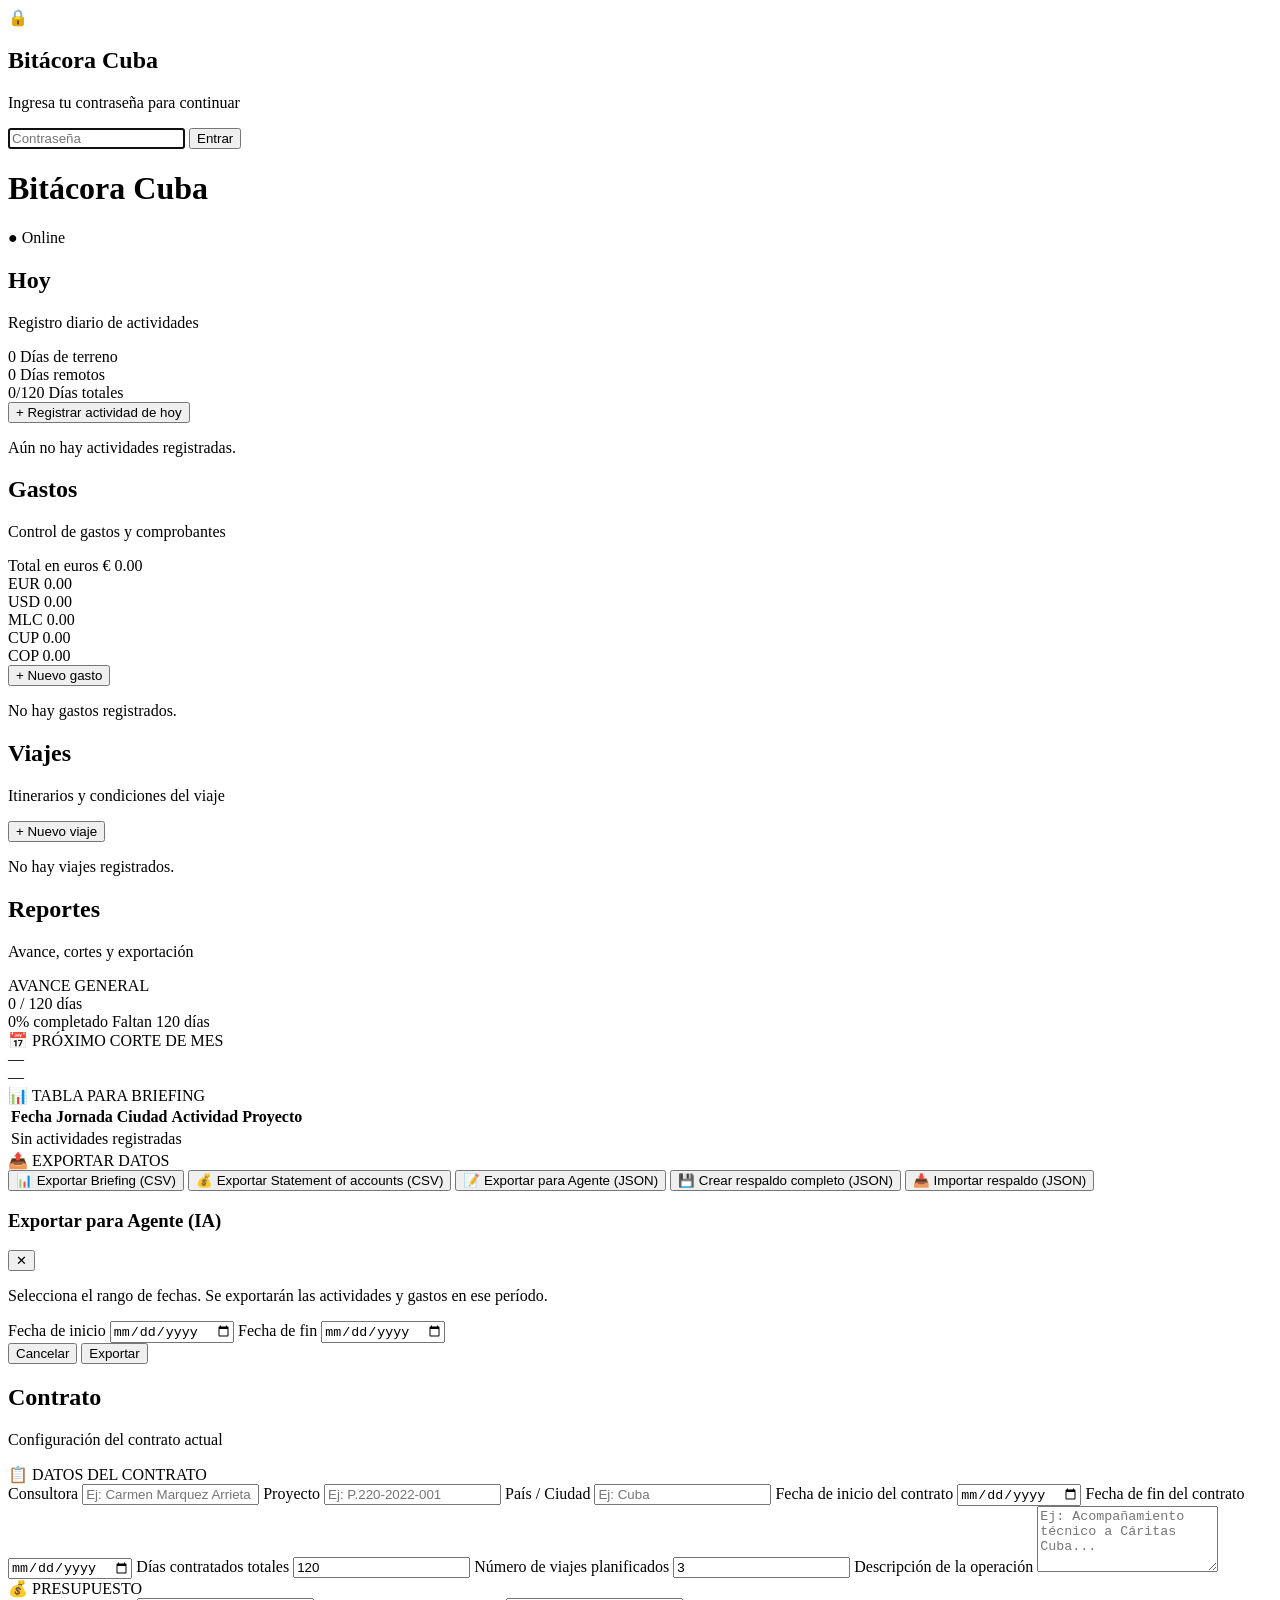
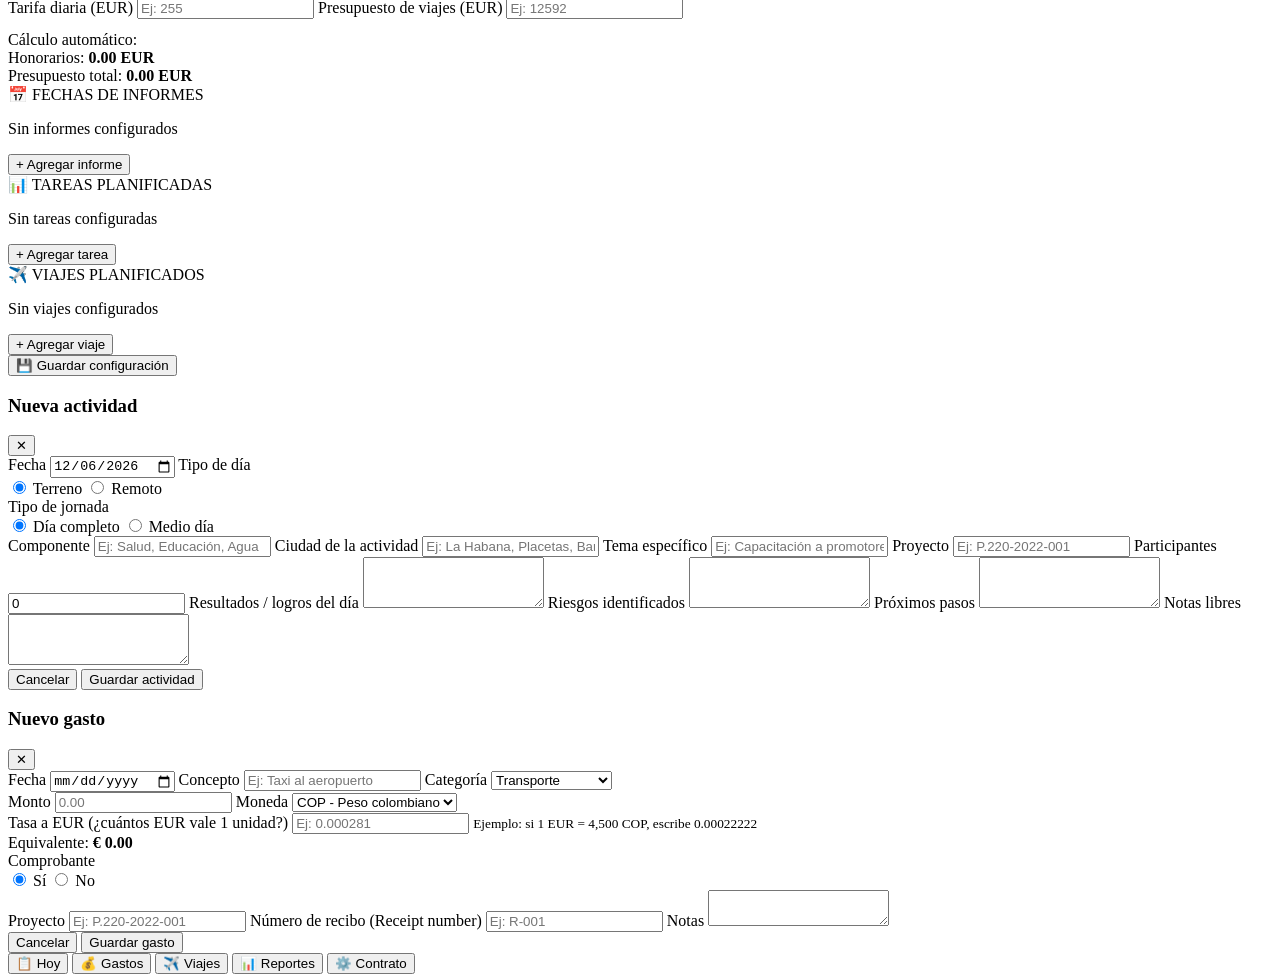
==== index.html @ 6b792357 "Add files via upload" ====
<!DOCTYPE html>
<html lang="es">

<head>
    <meta charset="UTF-8">
    <meta name="viewport" content="width=device-width, initial-scale=1.0">
    <meta name="theme-color" content="#1e40af">
    <link rel="manifest" href="manifest.json">
    <title>Bitácora Cuba Offline</title>
    <link rel="stylesheet" href="styles.css">
</head>

<body>
    <!-- PANTALLA DE CONTRASEÑA -->
    <div id="pantallaLogin" class="login-overlay">
        <div class="login-contenedor">
            <div class="login-icono">🔒</div>
            <h2>Bitácora Cuba</h2>
            <p class="login-subtitulo">Ingresa tu contraseña para continuar</p>
            <input type="password" id="inputPassword" placeholder="Contraseña" autocomplete="off">
            <button class="boton-principal" id="btnLogin">Entrar</button>
            <p class="login-error" id="loginError"></p>
        </div>
    </div>

    <header class="app-header">
        <h1>Bitácora Cuba</h1>
        <span class="badge-offline" id="estadoRed">● Offline</span>
    </header>

    <main class="app-main">
        <!-- SECCIÓN HOY -->
        <section id="seccion-hoy" class="seccion activa">
            <h2>Hoy</h2>
            <p class="subtitulo">Registro diario de actividades</p>

            <div class="tarjeta-resumen">
                <div class="resumen-item">
                    <span class="resumen-numero" id="contadorTerreno">0</span>
                    <span class="resumen-etiqueta">Días de terreno</span>
                </div>
                <div class="resumen-item">
                    <span class="resumen-numero" id="contadorRemoto">0</span>
                    <span class="resumen-etiqueta">Días remotos</span>
                </div>
                <div class="resumen-item">
                    <span class="resumen-numero" id="contadorTotal">0/120</span>
                    <span class="resumen-etiqueta">Días totales</span>
                </div>
            </div>

            <button class="boton-principal" id="btnNuevaActividad">+ Registrar actividad de hoy</button>

            <div id="listaActividades" class="lista-vacia">
                <p>Aún no hay actividades registradas.</p>
            </div>
        </section>

        <!-- SECCIÓN GASTOS -->
        <section id="seccion-gastos" class="seccion">
            <h2>Gastos</h2>
            <p class="subtitulo">Control de gastos y comprobantes</p>

            <div class="tarjeta-total-eur">
                <span class="total-etiqueta">Total en euros</span>
                <span class="total-numero" id="totalEUR">€ 0.00</span>
            </div>

            <div class="tarjeta-desglose">
                <div class="desglose-item">
                    <span class="desglose-moneda">EUR</span>
                    <span class="desglose-valor" id="totalMonedaEUR">0.00</span>
                </div>
                <div class="desglose-item">
                    <span class="desglose-moneda">USD</span>
                    <span class="desglose-valor" id="totalMonedaUSD">0.00</span>
                </div>
                <div class="desglose-item">
                    <span class="desglose-moneda">MLC</span>
                    <span class="desglose-valor" id="totalMonedaMLC">0.00</span>
                </div>
                <div class="desglose-item">
                    <span class="desglose-moneda">CUP</span>
                    <span class="desglose-valor" id="totalMonedaCUP">0.00</span>
                </div>
                <div class="desglose-item">
                    <span class="desglose-moneda">COP</span>
                    <span class="desglose-valor" id="totalMonedaCOP">0.00</span>
                </div>

                <button class="boton-principal" id="btnNuevoGasto">+ Nuevo gasto</button>

                <div id="listaGastos" class="lista-vacia">
                    <p>No hay gastos registrados.</p>
                </div>
        </section>

        <!-- SECCIÓN VIAJES -->
        <section id="seccion-viajes" class="seccion">
            <h2>Viajes</h2>
            <p class="subtitulo">Itinerarios y condiciones del viaje</p>
            <button class="boton-principal">+ Nuevo viaje</button>
            <div class="lista-vacia">
                <p>No hay viajes registrados.</p>
            </div>
        </section>

        <!-- SECCIÓN REPORTES -->
        <section id="seccion-reportes" class="seccion">
            <h2>Reportes</h2>
            <p class="subtitulo">Avance, cortes y exportación</p>

            <!-- TARJETA DE AVANCE GENERAL -->
            <div class="tarjeta-avance">
                <div class="avance-titulo">AVANCE GENERAL</div>
                <div class="avance-numero">
                    <span id="reporteDiasTrabajados">0</span> / 120 días
                </div>
                <div class="barra-progreso">
                    <div class="barra-progreso-relleno" id="barraAvance" style="width: 0%"></div>
                </div>
                <div class="avance-detalle">
                    <span id="reportePorcentaje">0% completado</span>
                    <span id="reporteRestantes">Faltan 120 días</span>
                </div>
            </div>

            <!-- PRÓXIMO CORTE DE MES -->
            <div class="tarjeta-corte">
                <div class="corte-titulo">📅 PRÓXIMO CORTE DE MES</div>
                <div class="corte-fecha" id="reporteProximoCorte">—</div>
                <div class="corte-restantes" id="reporteRestantesCorte">—</div>
            </div>

            <!-- TABLA RESUMEN PARA BRIEFING -->
            <div class="tarjeta-tabla-briefing">
                <div class="resumen-titulo">📊 TABLA PARA BRIEFING</div>
                <div class="tabla-scroll">
                    <table class="tabla-briefing" id="tablaBriefing">
                        <thead>
                            <tr>
                                <th>Fecha</th>
                                <th>Jornada</th>
                                <th>Ciudad</th>
                                <th>Actividad</th>
                                <th>Proyecto</th>
                            </tr>
                        </thead>
                        <tbody id="tbodyBriefing">
                            <tr>
                                <td colspan="5" class="tabla-vacia">Sin actividades registradas</td>
                            </tr>
                        </tbody>
                    </table>
                </div>
            </div>

            <!-- BOTONES DE EXPORTACIÓN -->
            <div class="tarjeta-exportacion">
                <div class="resumen-titulo">📤 EXPORTAR DATOS</div>
                <button class="boton-secundario" id="btnExportarBriefing">📊 Exportar Briefing (CSV)</button>
                <button class="boton-secundario" id="btnExportarStatement">💰 Exportar Statement of accounts
                    (CSV)</button>
                <button class="boton-secundario" id="btnExportarAgente">📝 Exportar para Agente (JSON)</button>
                <button class="boton-secundario" id="btnCrearRespaldo">💾 Crear respaldo completo (JSON)</button>
                <button class="boton-secundario" id="btnImportarRespaldo">📥 Importar respaldo (JSON)</button>
                <input type="file" id="inputImportar" accept=".json" style="display: none;">
            </div>

            <!-- MODAL PARA RANGO DE FECHAS DEL AGENTE -->
            <div id="modalRango" class="modal oculto">
                <div class="modal-contenido">
                    <div class="modal-header">
                        <h3>Exportar para Agente (IA)</h3>
                        <button class="btn-cerrar" id="btnCerrarRango">✕</button>
                    </div>
                    <p class="modal-descripcion">
                        Selecciona el rango de fechas. Se exportarán las actividades y gastos en ese período.
                    </p>
                    <label>Fecha de inicio
                        <input type="date" id="rangoFechaInicio">
                    </label>
                    <label>Fecha de fin
                        <input type="date" id="rangoFechaFin">
                    </label>
                    <div class="modal-acciones">
                        <button type="button" class="boton-secundario" id="btnCancelarRango">Cancelar</button>
                        <button type="button" class="boton-principal" id="btnConfirmarRango">Exportar</button>
                    </div>
                </div>
            </div>
        </section>

        <!-- SECCIÓN CONTRATO -->
        <section id="seccion-contrato" class="seccion">
            <h2>Contrato</h2>
            <p class="subtitulo">Configuración del contrato actual</p>

            <div class="tarjeta-config">
                <div class="resumen-titulo">📋 DATOS DEL CONTRATO</div>

                <label>Consultora
                    <input type="text" id="configConsultora" placeholder="Ej: Carmen Marquez Arrieta">
                </label>

                <label>Proyecto
                    <input type="text" id="configProyecto" placeholder="Ej: P.220-2022-001">
                </label>

                <label>País / Ciudad
                    <input type="text" id="configPais" placeholder="Ej: Cuba">
                </label>

                <label>Fecha de inicio del contrato
                    <input type="date" id="configFechaInicio">
                </label>

                <label>Fecha de fin del contrato
                    <input type="date" id="configFechaFin">
                </label>

                <label>Días contratados totales
                    <input type="number" id="configDiasTotales" min="1" value="120">
                </label>

                <label>Número de viajes planificados
                    <input type="number" id="configNumViajes" min="0" value="3">
                </label>

                <label>Descripción de la operación
                    <textarea id="configDescripcion" rows="4"
                        placeholder="Ej: Acompañamiento técnico a Cáritas Cuba..."></textarea>
                </label>
            </div>

            <div class="tarjeta-config">
                <div class="resumen-titulo">💰 PRESUPUESTO</div>

                <label>Tarifa diaria (EUR)
                    <input type="number" id="configTarifaDiaria" step="0.01" min="0" placeholder="Ej: 255">
                </label>

                <label>Presupuesto de viajes (EUR)
                    <input type="number" id="configPresupuestoViajes" step="0.01" min="0" placeholder="Ej: 12592">
                </label>

                <div class="corte-titulo" style="margin-top: 12px;">Cálculo automático:</div>
                <div class="config-calculo">
                    <span>Honorarios:</span>
                    <strong id="configHonorariosCalculados">0.00 EUR</strong>
                </div>
                <div class="config-calculo">
                    <span>Presupuesto total:</span>
                    <strong id="configTotalCalculado">0.00 EUR</strong>
                </div>
            </div>

            <div class="tarjeta-config">
                <div class="resumen-titulo">📅 FECHAS DE INFORMES</div>
                <div id="listaInformesConfig">
                    <p class="resumen-vacio">Sin informes configurados</p>
                </div>
                <button type="button" class="boton-secundario" id="btnAgregarInforme">+ Agregar informe</button>
            </div>

            <div class="tarjeta-config">
                <div class="resumen-titulo">📊 TAREAS PLANIFICADAS</div>
                <div id="listaTareasConfig">
                    <p class="resumen-vacio">Sin tareas configuradas</p>
                </div>
                <button type="button" class="boton-secundario" id="btnAgregarTarea">+ Agregar tarea</button>
            </div>

            <div class="tarjeta-config">
                <div class="resumen-titulo">✈️ VIAJES PLANIFICADOS</div>
                <div id="listaViajesConfig">
                    <p class="resumen-vacio">Sin viajes configurados</p>
                </div>
                <button type="button" class="boton-secundario" id="btnAgregarViaje">+ Agregar viaje</button>
            </div>

            <button class="boton-principal" id="btnGuardarConfig">💾 Guardar configuración</button>
        </section>
    </main>

    <!-- MODAL FORMULARIO ACTIVIDAD -->
    <div id="modalFormulario" class="modal oculto">
        <div class="modal-contenido">
            <div class="modal-header">
                <h3>Nueva actividad</h3>
                <button class="btn-cerrar" id="btnCerrarModal">✕</button>
            </div>

            <form id="formularioActividad">
                <label>Fecha
                    <input type="date" id="campoFecha" required>
                </label>

                <label>Tipo de día
                    <div class="grupo-radio">
                        <label class="opcion-radio">
                            <input type="radio" name="tipoDia" value="terreno" checked>
                            <span>Terreno</span>
                        </label>
                        <label class="opcion-radio">
                            <input type="radio" name="tipoDia" value="remoto">
                            <span>Remoto</span>
                        </label>
                    </div>
                </label>

                <label>Tipo de jornada
                    <div class="grupo-radio">
                        <label class="opcion-radio">
                            <input type="radio" name="tipoJornada" value="1" checked>
                            <span>Día completo</span>
                        </label>
                        <label class="opcion-radio">
                            <input type="radio" name="tipoJornada" value="0.5">
                            <span>Medio día</span>
                        </label>
                    </div>
                </label>

                <label>Componente
                    <input type="text" id="campoComponente" placeholder="Ej: Salud, Educación, Agua" required>
                </label>

                <label>Ciudad de la actividad
                    <input type="text" id="campoCiudad" placeholder="Ej: La Habana, Placetas, Baracoa..." required>
                </label>

                <label>Tema específico
                    <input type="text" id="campoTema" placeholder="Ej: Capacitación a promotores" required>
                </label>

                <label>Proyecto
                    <input type="text" id="campoProyecto" placeholder="Ej: P.220-2022-001">
                </label>

                <label>Participantes
                    <input type="number" id="campoParticipantes" min="0" value="0">
                </label>

                <label>Resultados / logros del día
                    <textarea id="campoResultados" rows="3"></textarea>
                </label>

                <label>Riesgos identificados
                    <textarea id="campoRiesgos" rows="3"></textarea>
                </label>

                <label>Próximos pasos
                    <textarea id="campoProximos" rows="3"></textarea>
                </label>

                <label>Notas libres
                    <textarea id="campoNotas" rows="3"></textarea>
                </label>

                <div class="modal-acciones">
                    <button type="button" class="boton-secundario" id="btnCancelar">Cancelar</button>
                    <button type="submit" class="boton-principal">Guardar actividad</button>
                </div>
            </form>
        </div>
    </div>

    <!-- MODAL FORMULARIO GASTO -->
    <div id="modalGasto" class="modal oculto">
        <div class="modal-contenido">
            <div class="modal-header">
                <h3>Nuevo gasto</h3>
                <button class="btn-cerrar" id="btnCerrarModalGasto">✕</button>
            </div>

            <form id="formularioGasto">
                <label>Fecha
                    <input type="date" id="gastoFecha" required>
                </label>

                <label>Concepto
                    <input type="text" id="gastoConcepto" placeholder="Ej: Taxi al aeropuerto" required>
                </label>

                <label>Categoría
                    <select id="gastoCategoria" required>
                        <option value="transporte">Transporte</option>
                        <option value="alojamiento">Alojamiento</option>
                        <option value="comida">Comida</option>
                        <option value="materiales">Materiales</option>
                        <option value="comunicaciones">Comunicaciones</option>
                        <option value="otros">Otros</option>
                    </select>
                </label>

                <div class="fila-doble">
                    <label>Monto
                        <input type="number" id="gastoMonto" step="0.01" min="0" placeholder="0.00" required>
                    </label>


                    <label>Moneda
                        <select id="gastoMoneda" required>
                            <option value="COP">COP - Peso colombiano</option>
                            <option value="CUP">CUP - Peso cubano</option>
                            <option value="MLC">MLC</option>
                            <option value="USD">USD</option>
                            <option value="EUR">EUR</option>
                        </select>
                    </label>
                </div>

                <label>Tasa a EUR (¿cuántos EUR vale 1 unidad?)
                    <input type="text" id="gasoTasa" inputmode="decimal" placeholder="Ej: 0.000281" required>
                    <small class="ayuda-tasa" id="ayudaTasa">Ejemplo: si 1 EUR = 4,500 COP, escribe 0.00022222</small>
                </label>

                <div class="vista-previa-conversion" id="vistaPrevia">
                    Equivalente: <strong>€ 0.00</strong>
                </div>

                <label>Comprobante
                    <div class="grupo-radio">
                        <label class="opcion-radio">
                            <input type="radio" name="gastoComprobante" value="si" checked>
                            <span>Sí</span>
                        </label>
                        <label class="opcion-radio">
                            <input type="radio" name="gastoComprobante" value="no">
                            <span>No</span>
                        </label>
                    </div>
                </label>

                <label>Proyecto
                    <input type="text" id="gastoProyecto" placeholder="Ej: P.220-2022-001">
                </label>

                <label>Número de recibo (Receipt number)
                    <input type="text" id="gastoReceipt" placeholder="Ej: R-001">
                </label>

                <label>Notas
                    <textarea id="gastoNotas" rows="2"></textarea>
                </label>

                <div class="modal-acciones">
                    <button type="button" class="boton-secundario" id="btnCancelarGasto">Cancelar</button>
                    <button type="submit" class="boton-principal">Guardar gasto</button>
                </div>
            </form>
        </div>
    </div>

    <!-- NAVEGACIÓN INFERIOR -->
    <nav class="app-nav">
        <button class="nav-item activo" data-seccion="hoy">
            <span class="nav-icono">📋</span>
            <span class="nav-texto">Hoy</span>
        </button>
        <button class="nav-item" data-seccion="gastos">
            <span class="nav-icono">💰</span>
            <span class="nav-texto">Gastos</span>
        </button>
        <button class="nav-item" data-seccion="viajes">
            <span class="nav-icono">✈️</span>
            <span class="nav-texto">Viajes</span>
        </button>
        <button class="nav-item" data-seccion="reportes">
            <span class="nav-icono">📊</span>
            <span class="nav-texto">Reportes</span>
        </button>

        <button class="nav-item" data-seccion="contrato">
            <span class="nav-icono">⚙️</span>
            <span class="nav-texto">Contrato</span>
        </button>
    </nav>

    <script src="app.js"></script>
    <script>
        if ('serviceWorker' in navigator) {
            window.addEventListener('load', () => {
                navigator.serviceWorker.register('./service-worker.js')
                    .then((registro) => {
                        console.log('✅ Service Worker registrado:', registro.scope);
                    })
                    .catch((error) => {
                        console.error('❌ Error al registrar Service Worker:', error);
                    });
            });
        }
    </script>
</body>

</html>
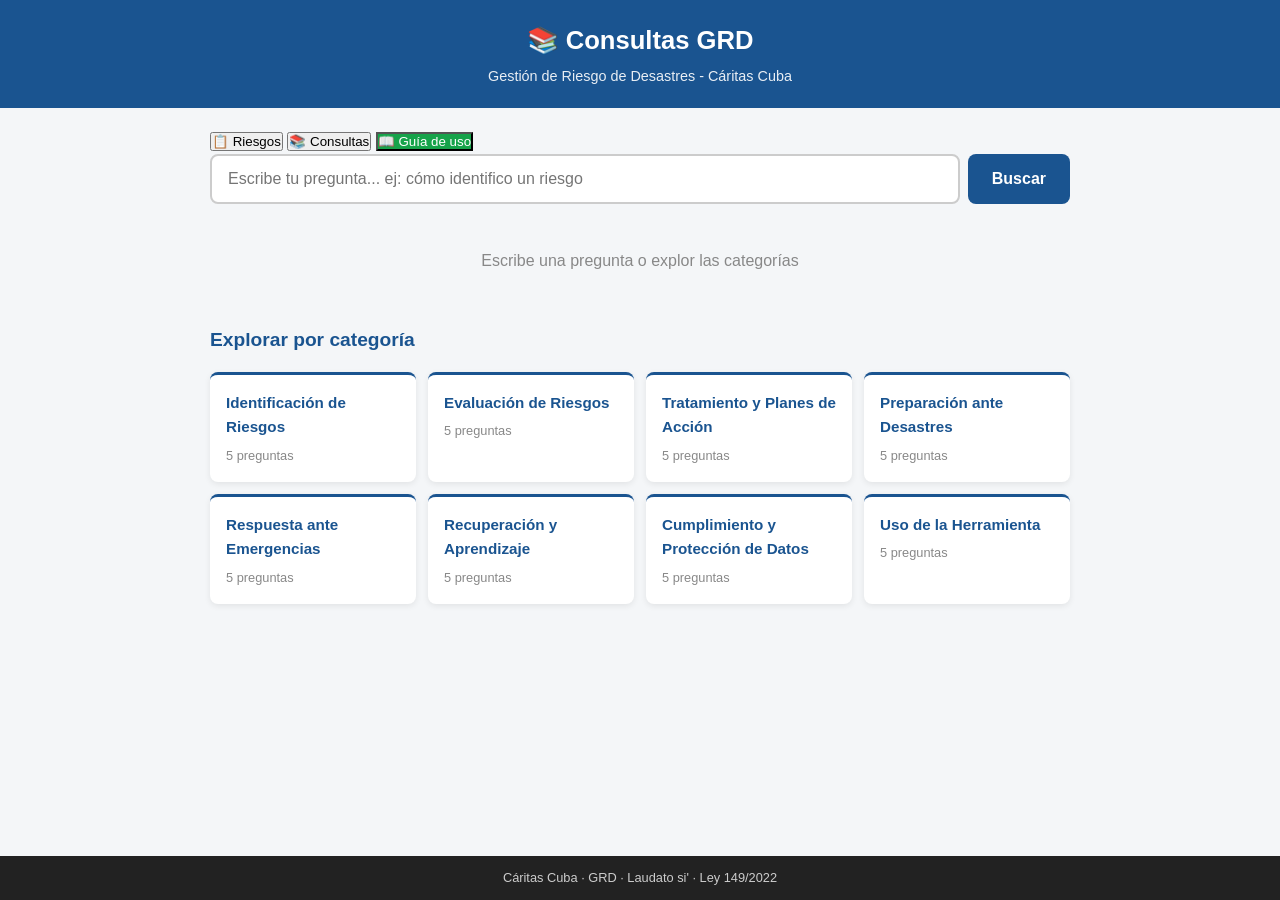
==== commit e25d1eef: "Add files via upload" ====
--- a/index.html
+++ b/index.html
@@ -4,482 +4,55 @@
 <head>
     <meta charset="UTF-8">
     <meta name="viewport" content="width=device-width, initial-scale=1.0">
-    <meta name="theme-color" content="#1e40af">
+    <title>GdR Cáritas Cuba - Consultas</title>
+    <link rel="stylesheet" href="css/estilos.css">
     <link rel="manifest" href="manifest.json">
-    <title>Bitácora Cuba Offline</title>
-    <link rel="stylesheet" href="styles.css">
+    <meta name="theme-color" content="#1a5490">
+    <link rel="icon" href="iconos/icono-192.png">
 </head>
 
 <body>
-    <!-- PANTALLA DE CONTRASEÑA -->
-    <div id="pantallaLogin" class="login-overlay">
-        <div class="login-contenedor">
-            <div class="login-icono">🔒</div>
-            <h2>Bitácora Cuba</h2>
-            <p class="login-subtitulo">Ingresa tu contraseña para continuar</p>
-            <input type="password" id="inputPassword" placeholder="Contraseña" autocomplete="off">
-            <button class="boton-principal" id="btnLogin">Entrar</button>
-            <p class="login-error" id="loginError"></p>
-        </div>
-    </div>
-
-    <header class="app-header">
-        <h1>Bitácora Cuba</h1>
-        <span class="badge-offline" id="estadoRed">● Offline</span>
+    <header>
+        <h1>📚 Consultas GRD</h1>
+        <p>Gestión de Riesgo de Desastres - Cáritas Cuba</p>
     </header>
 
-    <main class="app-main">
-        <!-- SECCIÓN HOY -->
-        <section id="seccion-hoy" class="seccion activa">
-            <h2>Hoy</h2>
-            <p class="subtitulo">Registro diario de actividades</p>
-
-            <div class="tarjeta-resumen">
-                <div class="resumen-item">
-                    <span class="resumen-numero" id="contadorTerreno">0</span>
-                    <span class="resumen-etiqueta">Días de terreno</span>
-                </div>
-                <div class="resumen-item">
-                    <span class="resumen-numero" id="contadorRemoto">0</span>
-                    <span class="resumen-etiqueta">Días remotos</span>
-                </div>
-                <div class="resumen-item">
-                    <span class="resumen-numero" id="contadorTotal">0/120</span>
-                    <span class="resumen-etiqueta">Días totales</span>
-                </div>
-            </div>
-
-            <button class="boton-principal" id="btnNuevaActividad">+ Registrar actividad de hoy</button>
-
-            <div id="listaActividades" class="lista-vacia">
-                <p>Aún no hay actividades registradas.</p>
-            </div>
+    <main>
+        <section class="accesos-rapidos">
+            <button class="btn-acceso btn-riesgos" onclick="mostrarListaRiesgos()">
+                📋 Riesgos
+            </button>
+            <button class="btn-acceso btn-consultas" onclick="volverInicio()">
+                📚 Consultas
+            </button>
+            <button class="btn-acceso btn-guia" onclick="abrirGuia()">
+                📖 Guía de uso
+            </button>
+        </section>
+        <section class="buscador">
+            <input type="text" id="input-busqueda" placeholder="Escribe tu pregunta... ej: cómo identifico un riesgo"
+                autocomplete="off">
+            <button id="btn-buscar">Buscar</button>
         </section>
 
-        <!-- SECCIÓN GASTOS -->
-        <section id="seccion-gastos" class="seccion">
-            <h2>Gastos</h2>
-            <p class="subtitulo">Control de gastos y comprobantes</p>
-
-            <div class="tarjeta-total-eur">
-                <span class="total-etiqueta">Total en euros</span>
-                <span class="total-numero" id="totalEUR">€ 0.00</span>
-            </div>
-
-            <div class="tarjeta-desglose">
-                <div class="desglose-item">
-                    <span class="desglose-moneda">EUR</span>
-                    <span class="desglose-valor" id="totalMonedaEUR">0.00</span>
-                </div>
-                <div class="desglose-item">
-                    <span class="desglose-moneda">USD</span>
-                    <span class="desglose-valor" id="totalMonedaUSD">0.00</span>
-                </div>
-                <div class="desglose-item">
-                    <span class="desglose-moneda">MLC</span>
-                    <span class="desglose-valor" id="totalMonedaMLC">0.00</span>
-                </div>
-                <div class="desglose-item">
-                    <span class="desglose-moneda">CUP</span>
-                    <span class="desglose-valor" id="totalMonedaCUP">0.00</span>
-                </div>
-                <div class="desglose-item">
-                    <span class="desglose-moneda">COP</span>
-                    <span class="desglose-valor" id="totalMonedaCOP">0.00</span>
-                </div>
-
-                <button class="boton-principal" id="btnNuevoGasto">+ Nuevo gasto</button>
-
-                <div id="listaGastos" class="lista-vacia">
-                    <p>No hay gastos registrados.</p>
-                </div>
+        <section id="resultados" class="resultados">
+            <p class="mensaje-inicial">Escribe una pregunta o explor las categorías</p>
         </section>
 
-        <!-- SECCIÓN VIAJES -->
-        <section id="seccion-viajes" class="seccion">
-            <h2>Viajes</h2>
-            <p class="subtitulo">Itinerarios y condiciones del viaje</p>
-            <button class="boton-principal">+ Nuevo viaje</button>
-            <div class="lista-vacia">
-                <p>No hay viajes registrados.</p>
-            </div>
-        </section>
-
-        <!-- SECCIÓN REPORTES -->
-        <section id="seccion-reportes" class="seccion">
-            <h2>Reportes</h2>
-            <p class="subtitulo">Avance, cortes y exportación</p>
-
-            <!-- TARJETA DE AVANCE GENERAL -->
-            <div class="tarjeta-avance">
-                <div class="avance-titulo">AVANCE GENERAL</div>
-                <div class="avance-numero">
-                    <span id="reporteDiasTrabajados">0</span> / 120 días
-                </div>
-                <div class="barra-progreso">
-                    <div class="barra-progreso-relleno" id="barraAvance" style="width: 0%"></div>
-                </div>
-                <div class="avance-detalle">
-                    <span id="reportePorcentaje">0% completado</span>
-                    <span id="reporteRestantes">Faltan 120 días</span>
-                </div>
-            </div>
-
-            <!-- PRÓXIMO CORTE DE MES -->
-            <div class="tarjeta-corte">
-                <div class="corte-titulo">📅 PRÓXIMO CORTE DE MES</div>
-                <div class="corte-fecha" id="reporteProximoCorte">—</div>
-                <div class="corte-restantes" id="reporteRestantesCorte">—</div>
-            </div>
-
-            <!-- TABLA RESUMEN PARA BRIEFING -->
-            <div class="tarjeta-tabla-briefing">
-                <div class="resumen-titulo">📊 TABLA PARA BRIEFING</div>
-                <div class="tabla-scroll">
-                    <table class="tabla-briefing" id="tablaBriefing">
-                        <thead>
-                            <tr>
-                                <th>Fecha</th>
-                                <th>Jornada</th>
-                                <th>Ciudad</th>
-                                <th>Actividad</th>
-                                <th>Proyecto</th>
-                            </tr>
-                        </thead>
-                        <tbody id="tbodyBriefing">
-                            <tr>
-                                <td colspan="5" class="tabla-vacia">Sin actividades registradas</td>
-                            </tr>
-                        </tbody>
-                    </table>
-                </div>
-            </div>
-
-            <!-- BOTONES DE EXPORTACIÓN -->
-            <div class="tarjeta-exportacion">
-                <div class="resumen-titulo">📤 EXPORTAR DATOS</div>
-                <button class="boton-secundario" id="btnExportarBriefing">📊 Exportar Briefing (CSV)</button>
-                <button class="boton-secundario" id="btnExportarStatement">💰 Exportar Statement of accounts
-                    (CSV)</button>
-                <button class="boton-secundario" id="btnExportarAgente">📝 Exportar para Agente (JSON)</button>
-                <button class="boton-secundario" id="btnCrearRespaldo">💾 Crear respaldo completo (JSON)</button>
-                <button class="boton-secundario" id="btnImportarRespaldo">📥 Importar respaldo (JSON)</button>
-                <input type="file" id="inputImportar" accept=".json" style="display: none;">
-            </div>
-
-            <!-- MODAL PARA RANGO DE FECHAS DEL AGENTE -->
-            <div id="modalRango" class="modal oculto">
-                <div class="modal-contenido">
-                    <div class="modal-header">
-                        <h3>Exportar para Agente (IA)</h3>
-                        <button class="btn-cerrar" id="btnCerrarRango">✕</button>
-                    </div>
-                    <p class="modal-descripcion">
-                        Selecciona el rango de fechas. Se exportarán las actividades y gastos en ese período.
-                    </p>
-                    <label>Fecha de inicio
-                        <input type="date" id="rangoFechaInicio">
-                    </label>
-                    <label>Fecha de fin
-                        <input type="date" id="rangoFechaFin">
-                    </label>
-                    <div class="modal-acciones">
-                        <button type="button" class="boton-secundario" id="btnCancelarRango">Cancelar</button>
-                        <button type="button" class="boton-principal" id="btnConfirmarRango">Exportar</button>
-                    </div>
-                </div>
-            </div>
-        </section>
-
-        <!-- SECCIÓN CONTRATO -->
-        <section id="seccion-contrato" class="seccion">
-            <h2>Contrato</h2>
-            <p class="subtitulo">Configuración del contrato actual</p>
-
-            <div class="tarjeta-config">
-                <div class="resumen-titulo">📋 DATOS DEL CONTRATO</div>
-
-                <label>Consultora
-                    <input type="text" id="configConsultora" placeholder="Ej: Carmen Marquez Arrieta">
-                </label>
-
-                <label>Proyecto
-                    <input type="text" id="configProyecto" placeholder="Ej: P.220-2022-001">
-                </label>
-
-                <label>País / Ciudad
-                    <input type="text" id="configPais" placeholder="Ej: Cuba">
-                </label>
-
-                <label>Fecha de inicio del contrato
-                    <input type="date" id="configFechaInicio">
-                </label>
-
-                <label>Fecha de fin del contrato
-                    <input type="date" id="configFechaFin">
-                </label>
-
-                <label>Días contratados totales
-                    <input type="number" id="configDiasTotales" min="1" value="120">
-                </label>
-
-                <label>Número de viajes planificados
-                    <input type="number" id="configNumViajes" min="0" value="3">
-                </label>
-
-                <label>Descripción de la operación
-                    <textarea id="configDescripcion" rows="4"
-                        placeholder="Ej: Acompañamiento técnico a Cáritas Cuba..."></textarea>
-                </label>
-            </div>
-
-            <div class="tarjeta-config">
-                <div class="resumen-titulo">💰 PRESUPUESTO</div>
-
-                <label>Tarifa diaria (EUR)
-                    <input type="number" id="configTarifaDiaria" step="0.01" min="0" placeholder="Ej: 255">
-                </label>
-
-                <label>Presupuesto de viajes (EUR)
-                    <input type="number" id="configPresupuestoViajes" step="0.01" min="0" placeholder="Ej: 12592">
-                </label>
-
-                <div class="corte-titulo" style="margin-top: 12px;">Cálculo automático:</div>
-                <div class="config-calculo">
-                    <span>Honorarios:</span>
-                    <strong id="configHonorariosCalculados">0.00 EUR</strong>
-                </div>
-                <div class="config-calculo">
-                    <span>Presupuesto total:</span>
-                    <strong id="configTotalCalculado">0.00 EUR</strong>
-                </div>
-            </div>
-
-            <div class="tarjeta-config">
-                <div class="resumen-titulo">📅 FECHAS DE INFORMES</div>
-                <div id="listaInformesConfig">
-                    <p class="resumen-vacio">Sin informes configurados</p>
-                </div>
-                <button type="button" class="boton-secundario" id="btnAgregarInforme">+ Agregar informe</button>
-            </div>
-
-            <div class="tarjeta-config">
-                <div class="resumen-titulo">📊 TAREAS PLANIFICADAS</div>
-                <div id="listaTareasConfig">
-                    <p class="resumen-vacio">Sin tareas configuradas</p>
-                </div>
-                <button type="button" class="boton-secundario" id="btnAgregarTarea">+ Agregar tarea</button>
-            </div>
-
-            <div class="tarjeta-config">
-                <div class="resumen-titulo">✈️ VIAJES PLANIFICADOS</div>
-                <div id="listaViajesConfig">
-                    <p class="resumen-vacio">Sin viajes configurados</p>
-                </div>
-                <button type="button" class="boton-secundario" id="btnAgregarViaje">+ Agregar viaje</button>
-            </div>
-
-            <button class="boton-principal" id="btnGuardarConfig">💾 Guardar configuración</button>
+        <section class="bloques">
+            <h2>Explorar por categoría</h2>
+            <div id="lista-bloques" class="lista-bloques"></div>
         </section>
     </main>
 
-    <!-- MODAL FORMULARIO ACTIVIDAD -->
-    <div id="modalFormulario" class="modal oculto">
-        <div class="modal-contenido">
-            <div class="modal-header">
-                <h3>Nueva actividad</h3>
-                <button class="btn-cerrar" id="btnCerrarModal">✕</button>
-            </div>
+    <footer>
+        <p>Cáritas Cuba · GRD · Laudato si' · Ley 149/2022</p>
+    </footer>
 
-            <form id="formularioActividad">
-                <label>Fecha
-                    <input type="date" id="campoFecha" required>
-                </label>
-
-                <label>Tipo de día
-                    <div class="grupo-radio">
-                        <label class="opcion-radio">
-                            <input type="radio" name="tipoDia" value="terreno" checked>
-                            <span>Terreno</span>
-                        </label>
-                        <label class="opcion-radio">
-                            <input type="radio" name="tipoDia" value="remoto">
-                            <span>Remoto</span>
-                        </label>
-                    </div>
-                </label>
-
-                <label>Tipo de jornada
-                    <div class="grupo-radio">
-                        <label class="opcion-radio">
-                            <input type="radio" name="tipoJornada" value="1" checked>
-                            <span>Día completo</span>
-                        </label>
-                        <label class="opcion-radio">
-                            <input type="radio" name="tipoJornada" value="0.5">
-                            <span>Medio día</span>
-                        </label>
-                    </div>
-                </label>
-
-                <label>Componente
-                    <input type="text" id="campoComponente" placeholder="Ej: Salud, Educación, Agua" required>
-                </label>
-
-                <label>Ciudad de la actividad
-                    <input type="text" id="campoCiudad" placeholder="Ej: La Habana, Placetas, Baracoa..." required>
-                </label>
-
-                <label>Tema específico
-                    <input type="text" id="campoTema" placeholder="Ej: Capacitación a promotores" required>
-                </label>
-
-                <label>Proyecto
-                    <input type="text" id="campoProyecto" placeholder="Ej: P.220-2022-001">
-                </label>
-
-                <label>Participantes
-                    <input type="number" id="campoParticipantes" min="0" value="0">
-                </label>
-
-                <label>Resultados / logros del día
-                    <textarea id="campoResultados" rows="3"></textarea>
-                </label>
-
-                <label>Riesgos identificados
-                    <textarea id="campoRiesgos" rows="3"></textarea>
-                </label>
-
-                <label>Próximos pasos
-                    <textarea id="campoProximos" rows="3"></textarea>
-                </label>
-
-                <label>Notas libres
-                    <textarea id="campoNotas" rows="3"></textarea>
-                </label>
-
-                <div class="modal-acciones">
-                    <button type="button" class="boton-secundario" id="btnCancelar">Cancelar</button>
-                    <button type="submit" class="boton-principal">Guardar actividad</button>
-                </div>
-            </form>
-        </div>
-    </div>
-
-    <!-- MODAL FORMULARIO GASTO -->
-    <div id="modalGasto" class="modal oculto">
-        <div class="modal-contenido">
-            <div class="modal-header">
-                <h3>Nuevo gasto</h3>
-                <button class="btn-cerrar" id="btnCerrarModalGasto">✕</button>
-            </div>
-
-            <form id="formularioGasto">
-                <label>Fecha
-                    <input type="date" id="gastoFecha" required>
-                </label>
-
-                <label>Concepto
-                    <input type="text" id="gastoConcepto" placeholder="Ej: Taxi al aeropuerto" required>
-                </label>
-
-                <label>Categoría
-                    <select id="gastoCategoria" required>
-                        <option value="transporte">Transporte</option>
-                        <option value="alojamiento">Alojamiento</option>
-                        <option value="comida">Comida</option>
-                        <option value="materiales">Materiales</option>
-                        <option value="comunicaciones">Comunicaciones</option>
-                        <option value="otros">Otros</option>
-                    </select>
-                </label>
-
-                <div class="fila-doble">
-                    <label>Monto
-                        <input type="number" id="gastoMonto" step="0.01" min="0" placeholder="0.00" required>
-                    </label>
-
-
-                    <label>Moneda
-                        <select id="gastoMoneda" required>
-                            <option value="COP">COP - Peso colombiano</option>
-                            <option value="CUP">CUP - Peso cubano</option>
-                            <option value="MLC">MLC</option>
-                            <option value="USD">USD</option>
-                            <option value="EUR">EUR</option>
-                        </select>
-                    </label>
-                </div>
-
-                <label>Tasa a EUR (¿cuántos EUR vale 1 unidad?)
-                    <input type="text" id="gasoTasa" inputmode="decimal" placeholder="Ej: 0.000281" required>
-                    <small class="ayuda-tasa" id="ayudaTasa">Ejemplo: si 1 EUR = 4,500 COP, escribe 0.00022222</small>
-                </label>
-
-                <div class="vista-previa-conversion" id="vistaPrevia">
-                    Equivalente: <strong>€ 0.00</strong>
-                </div>
-
-                <label>Comprobante
-                    <div class="grupo-radio">
-                        <label class="opcion-radio">
-                            <input type="radio" name="gastoComprobante" value="si" checked>
-                            <span>Sí</span>
-                        </label>
-                        <label class="opcion-radio">
-                            <input type="radio" name="gastoComprobante" value="no">
-                            <span>No</span>
-                        </label>
-                    </div>
-                </label>
-
-                <label>Proyecto
-                    <input type="text" id="gastoProyecto" placeholder="Ej: P.220-2022-001">
-                </label>
-
-                <label>Número de recibo (Receipt number)
-                    <input type="text" id="gastoReceipt" placeholder="Ej: R-001">
-                </label>
-
-                <label>Notas
-                    <textarea id="gastoNotas" rows="2"></textarea>
-                </label>
-
-                <div class="modal-acciones">
-                    <button type="button" class="boton-secundario" id="btnCancelarGasto">Cancelar</button>
-                    <button type="submit" class="boton-principal">Guardar gasto</button>
-                </div>
-            </form>
-        </div>
-    </div>
-
-    <!-- NAVEGACIÓN INFERIOR -->
-    <nav class="app-nav">
-        <button class="nav-item activo" data-seccion="hoy">
-            <span class="nav-icono">📋</span>
-            <span class="nav-texto">Hoy</span>
-        </button>
-        <button class="nav-item" data-seccion="gastos">
-            <span class="nav-icono">💰</span>
-            <span class="nav-texto">Gastos</span>
-        </button>
-        <button class="nav-item" data-seccion="viajes">
-            <span class="nav-icono">✈️</span>
-            <span class="nav-texto">Viajes</span>
-        </button>
-        <button class="nav-item" data-seccion="reportes">
-            <span class="nav-icono">📊</span>
-            <span class="nav-texto">Reportes</span>
-        </button>
-
-        <button class="nav-item" data-seccion="contrato">
-            <span class="nav-icono">⚙️</span>
-            <span class="nav-texto">Contrato</span>
-        </button>
-    </nav>
-
-    <script src="app.js"></script>
+    <script src="js/riesgos.js"></script>
+    <script src="js/app.js"></script>
     <script>
+        // Registrar el Service Worker para funcionar offline
         if ('serviceWorker' in navigator) {
             window.addEventListener('load', () => {
                 navigator.serviceWorker.register('./service-worker.js')
--- a/css/estilos.css
+++ b/css/estilos.css
@@ -0,0 +1,624 @@
+* {
+    margin: 0;
+    padding: 0;
+    box-sizing: border-box;
+}
+
+body {
+    font-family: -apple-system, BlinkMacSystemFont, "Segoe UI", Roboto, sans-serif;
+    background: #f4f6f8;
+    color: #222;
+    line-height: 1.6;
+    padding-bottom: 60px;
+}
+
+header {
+    background: #1a5490;
+    color: white;
+    padding: 20px;
+    text-align: center;
+}
+
+header h1 {
+    font-size: 1.6rem;
+    margin-bottom: 4px;
+}
+
+header p {
+    font-size: 0.9rem;
+    opacity: 0.9;
+}
+
+main {
+    max-width: 900px;
+    margin: 0 auto;
+    padding: 20px;
+}
+
+.buscador {
+    display: flex;
+    gap: 8px;
+    margin-bottom: 24px;
+}
+
+#input-busqueda {
+    flex: 1;
+    padding: 14px 16px;
+    font-size: 1rem;
+    border: 2px solid #ccc;
+    border-radius: 8px;
+    outline: none;
+}
+
+#input-busqueda:focus {
+    border-color: #1a5490;
+}
+
+#btn-buscar {
+    padding: 14px 24px;
+    font-size: 1rem;
+    background: #1a5490;
+    color: white;
+    border: none;
+    border-radius: 8px;
+    cursor: pointer;
+    font-weight: bold;
+}
+
+#btn-buscar:hover {
+    background: #143f6e;
+}
+
+.resultados {
+    margin-bottom: 32px;
+}
+
+.mensaje-inicial {
+    text-align: center;
+    color: #888;
+    padding: 20px;
+}
+
+.tarjeta-resultado {
+    background: white;
+    border-left: 4px solid #1a5490;
+    border-radius: 8px;
+    padding: 16px 20px;
+    margin-bottom: 12px;
+    box-shadow: 0 2px 6px rgba(0, 0, 0, 0.08);
+    cursor: pointer;
+    transition: transform 0.15s;
+}
+
+.tarjeta-resultado:hover {
+    transform: translateX(4px);
+}
+
+.tarjeta-resultado h3 {
+    color: #1a5490;
+    font-size: 1.05rem;
+    margin-bottom: 8px;
+}
+
+.tarjeta-resultado p {
+    font-size: 0.92rem;
+    color: #444;
+}
+
+.detalle-pregunta {
+    background: white;
+    border-radius: 8px;
+    padding: 24px;
+    margin-bottom: 16px;
+    box-shadow: 0 2px 8px rgba(0, 0, 0, 0.1);
+}
+
+.detalle-pregunta h2 {
+    color: #1a5490;
+    font-size: 1.3rem;
+    margin-bottom: 16px;
+}
+
+.detalle-pregunta h3 {
+    color: #333;
+    font-size: 1rem;
+    margin-top: 16px;
+    margin-bottom: 8px;
+}
+
+.detalle-pregunta p {
+    margin-bottom: 12px;
+}
+
+.detalle-pregunta ul {
+    margin-left: 20px;
+    margin-bottom: 12px;
+}
+
+.detalle-pregunta li {
+    margin-bottom: 6px;
+}
+
+.btn-volver {
+    background: #888;
+    color: white;
+    border: none;
+    padding: 10px 18px;
+    border-radius: 6px;
+    cursor: pointer;
+    margin-bottom: 16px;
+    font-size: 0.9rem;
+}
+
+.btn-volver:hover {
+    background: #666;
+}
+
+.bloques h2 {
+    color: #1a5490;
+    font-size: 1.2rem;
+    margin-bottom: 16px;
+}
+
+.lista-bloques {
+    display: grid;
+    grid-template-columns: repeat(auto-fill, minmax(200px, 1fr));
+    gap: 12px;
+}
+
+.tarjeta-bloque {
+    background: white;
+    border-radius: 8px;
+    padding: 16px;
+    box-shadow: 0 2px 6px rgba(0, 0, 0, 0.08);
+    cursor: pointer;
+    transition: transform 0.15s;
+    border-top: 3px solid #1a5490;
+}
+
+.tarjeta-bloque:hover {
+    transform: translateY(-3px);
+}
+
+.tarjeta-bloque h3 {
+    font-size: 0.95rem;
+    color: #1a5490;
+    margin-bottom: 6px;
+}
+
+.tarjeta-bloque p {
+    font-size: 0.8rem;
+    color: #888;
+}
+
+footer {
+    position: fixed;
+    bottom: 0;
+    left: 0;
+    right: 0;
+    background: #222;
+    color: #ccc;
+    text-align: center;
+    padding: 12px;
+    font-size: 0.8rem;
+
+    /* ===== ACCESOS RÁPIDOS ===== */
+    .accesos-rapidos {
+        display: flex;
+        gap: 12px;
+        margin-bottom: 20px;
+        flex-wrap: wrap;
+    }
+
+    .btn-acceso {
+        flex: 1;
+        min-width: 150px;
+        padding: 14px 20px;
+        font-size: 1rem;
+        font-weight: bold;
+        border: none;
+        border-radius: 8px;
+        cursor: pointer;
+        transition: transform 0.15s, box-shadow 0.15s;
+    }
+
+    .btn-acceso:hover {
+        transform: translateY(-2px);
+        box-shadow: 0 4px 12px rgba(0, 0, 0, 0.15);
+    }
+
+    .btn-riesgos {
+        background: #1a5490;
+        color: white;
+    }
+
+    .btn-consultas {
+        background: white;
+        color: #1a5490;
+        border: 2px solid #1a5490;
+    }
+
+    /* ===== FORMULARIO DE RIESGO ===== */
+    .formulario-riesgo {
+        background: white;
+        border-radius: 8px;
+        padding: 24px;
+        box-shadow: 0 2px 8px rgba(0, 0, 0, 0.1);
+    }
+
+    .formulario-riesgo h2 {
+        color: #1a5490;
+        margin-bottom: 20px;
+    }
+
+    .campo {
+        margin-bottom: 16px;
+        flex: 1;
+    }
+
+    .campo label {
+        display: block;
+        font-weight: 600;
+        margin-bottom: 6px;
+        color: #333;
+        font-size: 0.9rem;
+    }
+
+    .campo input,
+    .campo select,
+    .campo textarea {
+        width: 100%;
+        padding: 10px 12px;
+        font-size: 1rem;
+        border: 2px solid #ddd;
+        border-radius: 6px;
+        outline: none;
+        font-family: inherit;
+        transition: border-color 0.15s;
+    }
+
+    .campo input:focus,
+    .campo select:focus,
+    .campo textarea:focus {
+        border-color: #1a5490;
+    }
+
+    .campo textarea {
+        min-height: 80px;
+        resize: vertical;
+    }
+
+    .campo-doble {
+        display: flex;
+        gap: 12px;
+        flex-wrap: wrap;
+    }
+
+    .nivel-preview {
+        background: #f4f6f8;
+        padding: 12px 16px;
+        border-radius: 6px;
+        margin-bottom: 16px;
+        text-align: center;
+        font-size: 1.05rem;
+    }
+
+    .nivel-verde {
+        color: #16a34a;
+    }
+
+    .nivel-amarillo {
+        color: #eab308;
+    }
+
+    .nivel-naranja {
+        color: #ea580c;
+    }
+
+    .nivel-rojo {
+        color: #dc2626;
+        font-weight: bold;
+    }
+
+    .acciones-form {
+        display: flex;
+        gap: 12px;
+        justify-content: flex-end;
+        margin-top: 20px;
+    }
+
+    .btn-cancelar,
+    .btn-guardar {
+        padding: 12px 24px;
+        font-size: 1rem;
+        border: none;
+        border-radius: 6px;
+        cursor: pointer;
+        font-weight: bold;
+    }
+
+    .btn-cancelar {
+        background: #e5e7eb;
+        color: #333;
+    }
+
+    .btn-cancelar:hover {
+        background: #d1d5db;
+    }
+
+    .btn-guardar {
+        background: #1a5490;
+        color: white;
+    }
+
+    .btn-guardar:hover {
+        background: #143f6e;
+    }
+
+    /* ===== LISTA DE RIESGOS ===== */
+    .lista-riesgos {
+        margin-top: 10px;
+    }
+
+    .cabecera-lista {
+        display: flex;
+        justify-content: space-between;
+        align-items: center;
+        margin-bottom: 16px;
+        flex-wrap: wrap;
+        gap: 12px;
+    }
+
+    .cabecera-lista h2 {
+        color: #1a5490;
+    }
+
+    .sin-riesgos {
+        background: white;
+        padding: 40px;
+        border-radius: 8px;
+        text-align: center;
+        box-shadow: 0 2px 6px rgba(0, 0, 0, 0.08);
+    }
+
+    .sin-riesgos p {
+        color: #888;
+        margin-bottom: 20px;
+        font-size: 1.1rem;
+    }
+
+    .tarjeta-riesgo {
+        background: white;
+        border-radius: 8px;
+        padding: 16px 20px;
+        margin-bottom: 12px;
+        box-shadow: 0 2px 6px rgba(0, 0, 0, 0.08);
+        border-left: 5px solid #ccc;
+    }
+
+    .nivel-borde-verde {
+        border-left-color: #16a34a;
+    }
+
+    .nivel-borde-amarillo {
+        border-left-color: #eab308;
+    }
+
+    .nivel-borde-naranja {
+        border-left-color: #ea580c;
+    }
+
+    .nivel-borde-rojo {
+        border-left-color: #dc2626;
+    }
+
+    .tarjeta-header {
+        display: flex;
+        justify-content: space-between;
+        align-items: flex-start;
+        gap: 12px;
+        margin-bottom: 8px;
+        flex-wrap: wrap;
+    }
+
+    .tarjeta-header h3 {
+        color: #1a5490;
+        font-size: 1.1rem;
+        flex: 1;
+    }
+
+    .badge-verde,
+    .badge-amarillo,
+    .badge-naranja,
+    .badge-rojo {
+        padding: 4px 10px;
+        border-radius: 12px;
+        font-size: 0.8rem;
+        font-weight: bold;
+        color: white;
+        white-space: nowrap;
+    }
+
+    .badge-verde {
+        background: #16a34a;
+    }
+
+    .badge-amarillo {
+        background: #eab308;
+    }
+
+    .badge-naranja {
+        background: #ea580c;
+    }
+
+    .badge-rojo {
+        background: #dc2626;
+    }
+
+    .tarjeta-riesgo .meta {
+        color: #666;
+        font-size: 0.85rem;
+        margin-bottom: 8px;
+    }
+
+    .descripcion-corta {
+        color: #444;
+        font-size: 0.92rem;
+        margin-bottom: 12px;
+    }
+
+    .tarjeta-acciones {
+        display: flex;
+        gap: 8px;
+    }
+
+    .btn-mini {
+        padding: 6px 12px;
+        font-size: 0.85rem;
+        border: none;
+        border-radius: 4px;
+        cursor: pointer;
+    }
+
+    .btn-ver {
+        background: #e0e7ff;
+        color: #1a5490;
+    }
+
+    .btn-ver:hover {
+        background: #c7d2fe;
+    }
+
+    .btn-eliminar {
+        background: #fee2e2;
+        color: #dc2626;
+    }
+
+    .btn-eliminar:hover {
+        background: #fecaca;
+    }
+
+    /* ===== DETALLE DEL RIESGO ===== */
+    .detalle-riesgo {
+        background: white;
+        border-radius: 8px;
+        padding: 24px;
+        box-shadow: 0 2px 8px rgba(0, 0, 0, 0.1);
+    }
+
+    .detalle-riesgo h2 {
+        color: #1a5490;
+        margin-bottom: 8px;
+    }
+
+    .detalle-riesgo h3 {
+        color: #333;
+        font-size: 1rem;
+        margin-top: 20px;
+        margin-bottom: 6px;
+    }
+
+    .detalle-riesgo p {
+        color: #444;
+        margin-bottom: 8px;
+    }
+
+    /* ===== RESPONSIVE MÓVIL ===== */
+    @media (max-width: 600px) {
+        .campo-doble {
+            flex-direction: column;
+            gap: 0;
+        }
+
+        .accesos-rapidos {
+            flex-direction: column;
+        }
+
+        .cabecera-lista {
+            flex-direction: column;
+            align-items: flex-start;
+        }
+
+        .acciones-form {
+            flex-direction: column-reverse;
+        }
+
+        .btn-cancelar,
+        .btn-guardar {
+            width: 100%;
+        }
+    }
+}
+
+
+/* ===== BOTÓN GUÍA ===== */
+.btn-guia {
+    background: #16a34a;
+    color: white;
+}
+
+.btn-guia:hover {
+    background: #15803d;
+}
+
+/* ===== CONTENIDO DE LA GUÍA ===== */
+.guia-contenido {
+    background: white;
+    border-radius: 8px;
+    padding: 24px;
+    box-shadow: 0 2px 8px rgba(0, 0, 0, 0.1);
+    line-height: 1.7;
+}
+
+.guia-contenido h1 {
+    color: #1a5490;
+    font-size: 1.6rem;
+    margin-bottom: 16px;
+    border-bottom: 2px solid #1a5490;
+    padding-bottom: 8px;
+}
+
+.guia-contenido h2 {
+    color: #1a5490;
+    font-size: 1.3rem;
+    margin-top: 24px;
+    margin-bottom: 12px;
+}
+
+.guia-contenido h3 {
+    color: #333;
+    font-size: 1.1rem;
+    margin-top: 20px;
+    margin-bottom: 10px;
+}
+
+.guia-contenido p {
+    margin-bottom: 12px;
+}
+
+.guia-contenido ul {
+    margin-left: 24px;
+    margin-bottom: 12px;
+}
+
+.guia-contenido li {
+    margin-bottom: 6px;
+}
+
+.guia-contenido code {
+    background: #f4f6f8;
+    padding: 2px 6px;
+    border-radius: 4px;
+    font-family: monospace;
+    color: #dc2626;
+}
+
+.guia-contenido strong {
+    color: #1a5490;
+}
+
+@media (max-width: 600px) {
+    .guia-contenido {
+        padding: 16px;
+    }
+}
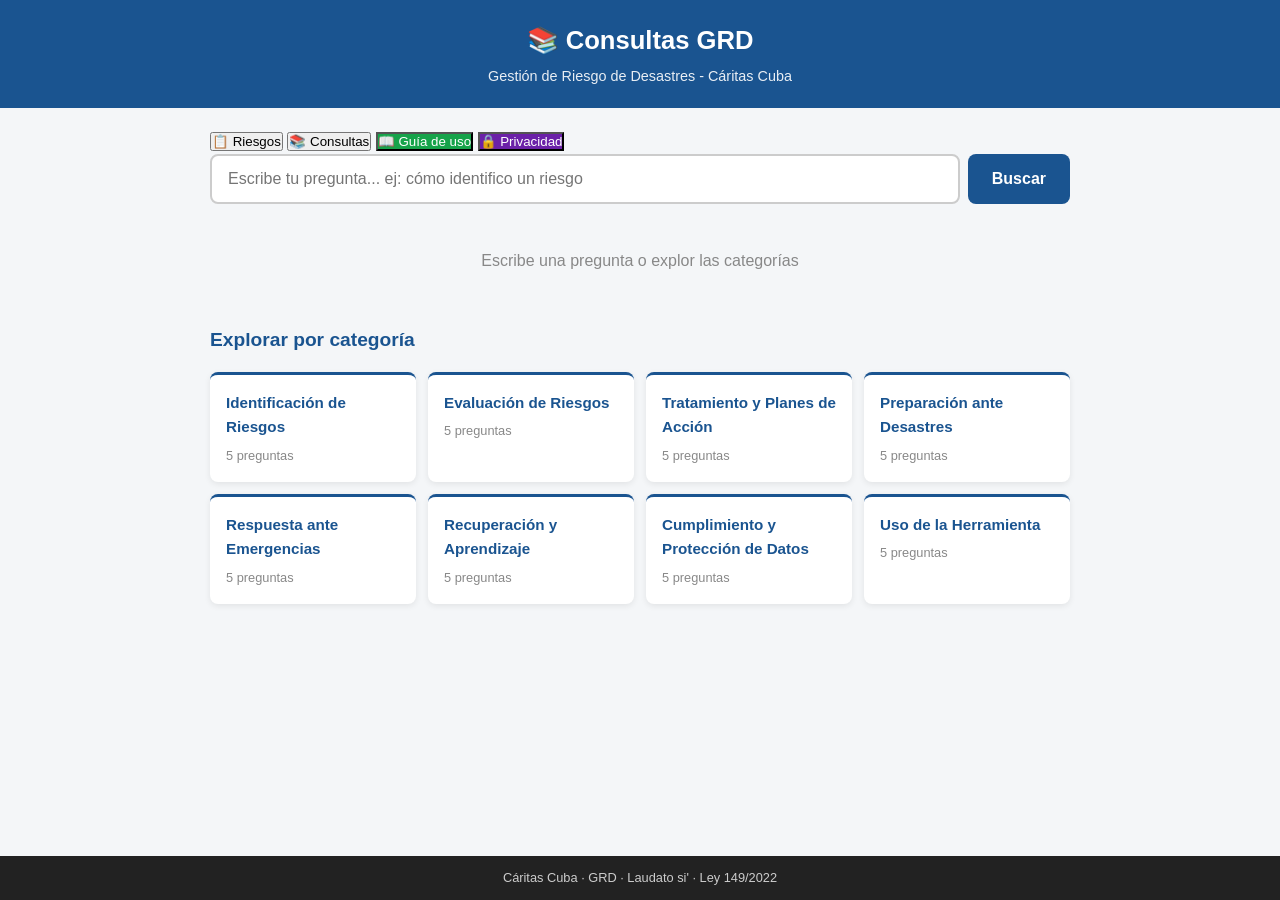
==== commit d0d40a6f: "Add files via upload" ====
--- a/index.html
+++ b/index.html
@@ -27,6 +27,9 @@
             </button>
             <button class="btn-acceso btn-guia" onclick="abrirGuia()">
                 📖 Guía de uso
+            </button>
+            <button class="btn-acceso btn-privacidad" onclick="abrirPrivacidad()">
+                🔒 Privacidad
             </button>
         </section>
         <section class="buscador">
--- a/css/estilos.css
+++ b/css/estilos.css
@@ -621,4 +621,60 @@
     .guia-contenido {
         padding: 16px;
     }
+}
+
+/* ===== FILTRO POR CÁRITAS LOCAL ===== */
+.filtro-caritas {
+    background: white;
+    padding: 16px 20px;
+    border-radius: 8px;
+    margin-bottom: 16px;
+    box-shadow: 0 2px 6px rgba(0, 0, 0, 0.08);
+    display: flex;
+    align-items: center;
+    gap: 12px;
+    flex-wrap: wrap;
+}
+
+.filtro-caritas label {
+    font-weight: 600;
+    color: #333;
+    font-size: 0.95rem;
+}
+
+.filtro-caritas select {
+    flex: 1;
+    min-width: 200px;
+    padding: 10px 12px;
+    font-size: 0.95rem;
+    border: 2px solid #ddd;
+    border-radius: 6px;
+    outline: none;
+    background: white;
+    cursor: pointer;
+    transition: border-color 0.15s;
+}
+
+.filtro-caritas select:focus {
+    border-color: #1a5490;
+}
+
+@media (max-width: 600px) {
+    .filtro-caritas {
+        flex-direction: column;
+        align-items: stretch;
+    }
+
+    .filtro-caritas select {
+        min-width: 100%;
+    }
+}
+
+.btn-privacidad {
+    background: #6b21a8;
+    color: white;
+}
+
+.btn-privacidad:hover {
+    background: #581c87;
 }
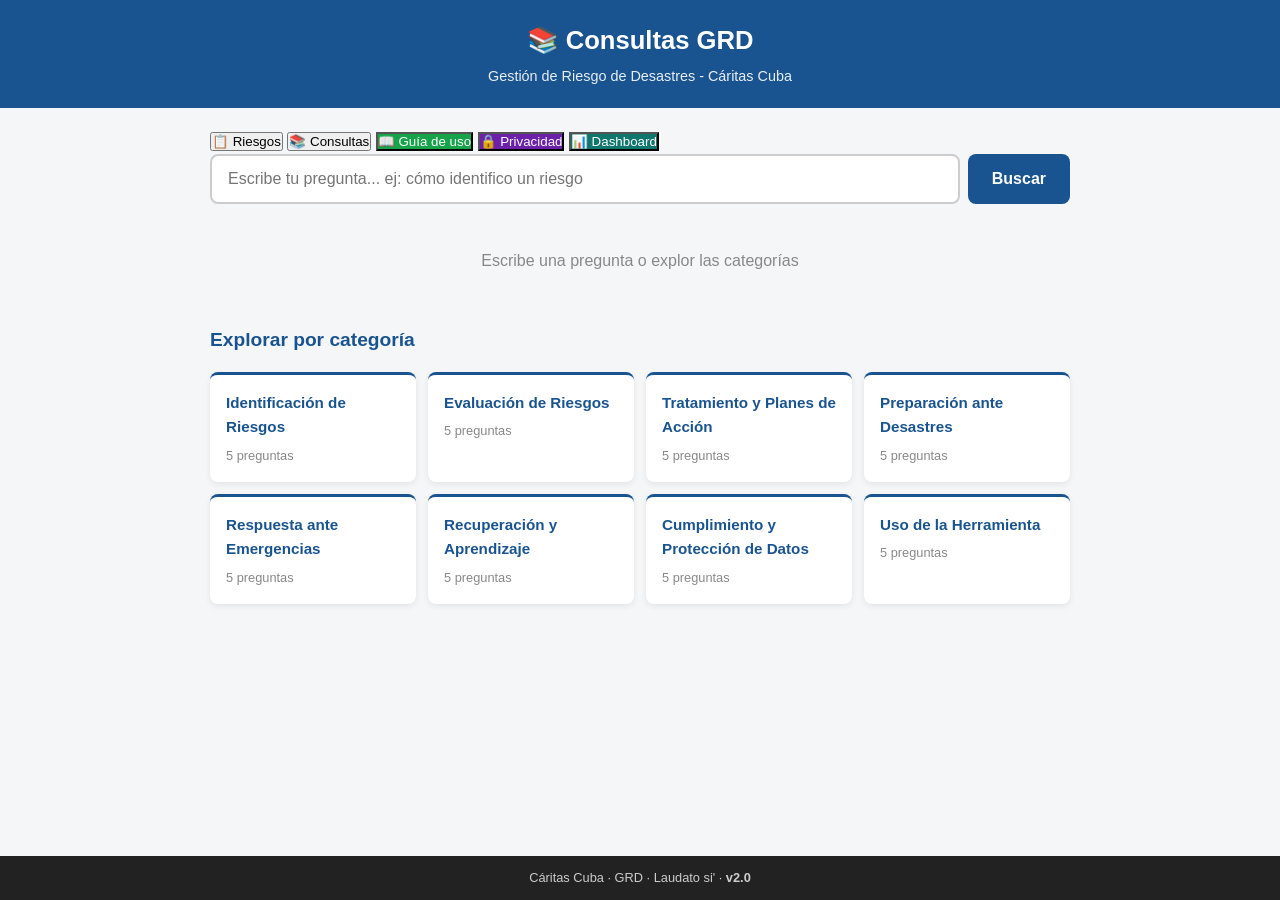
==== commit 5e1161fb: "Add files via upload" ====
--- a/index.html
+++ b/index.html
@@ -31,6 +31,8 @@
             <button class="btn-acceso btn-privacidad" onclick="abrirPrivacidad()">
                 🔒 Privacidad
             </button>
+            <button class="btn-acceso btn-dashboard" onclick="abrirDashboard()">
+                📊 Dashboard
         </section>
         <section class="buscador">
             <input type="text" id="input-busqueda" placeholder="Escribe tu pregunta... ej: cómo identifico un riesgo"
@@ -49,9 +51,10 @@
     </main>
 
     <footer>
-        <p>Cáritas Cuba · GRD · Laudato si' · Ley 149/2022</p>
+        <p>Cáritas Cuba · GRD · Laudato si' · <strong>v2.0</strong></p>
     </footer>
 
+    <script src="js/chart.js"></script>
     <script src="js/riesgos.js"></script>
     <script src="js/app.js"></script>
     <script>
--- a/css/estilos.css
+++ b/css/estilos.css
@@ -677,4 +677,61 @@
 
 .btn-privacidad:hover {
     background: #581c87;
+}
+
+/* ===== ARREGLO PARA QUE LOS GRÁFICOS NO CREZCAN INFINITAMENTE ===== */
+.grafico-card {
+    position: relative;
+    height: 350px;
+    /* Altura fija para el contenedor */
+    width: 100%;
+}
+
+.grafico-card canvas {
+    max-height: 100% !important;
+    max-width: 100% !important;
+}
+
+/* ===== DASHBOARD ===== */
+.btn-dashboard {
+    background: #0f766e;
+    color: white;
+}
+
+.btn-dashboard:hover {
+    background: #115e59;
+}
+
+.dashboard-contenido {
+    background: white;
+    border-radius: 8px;
+    padding: 24px;
+    box-shadow: 0 2px 8px rgba(0, 0, 0, 0.1);
+}
+
+.dashboard-contenido h2 {
+    color: #1a5490;
+    margin-bottom: 20px;
+    font-size: 1.3rem;
+}
+
+.graficos-grid {
+    display: grid;
+    grid-template-columns: repeat(auto-fit, minmax(300px, 1fr));
+    gap: 20px;
+}
+
+.grafico-card {
+    background: #f4f6f8;
+    padding: 16px;
+    border-radius: 8px;
+    display: flex;
+    flex-direction: column;
+}
+
+.grafico-card h3 {
+    text-align: center;
+    color: #333;
+    margin-bottom: 15px;
+    font-size: 0.95rem;
 }
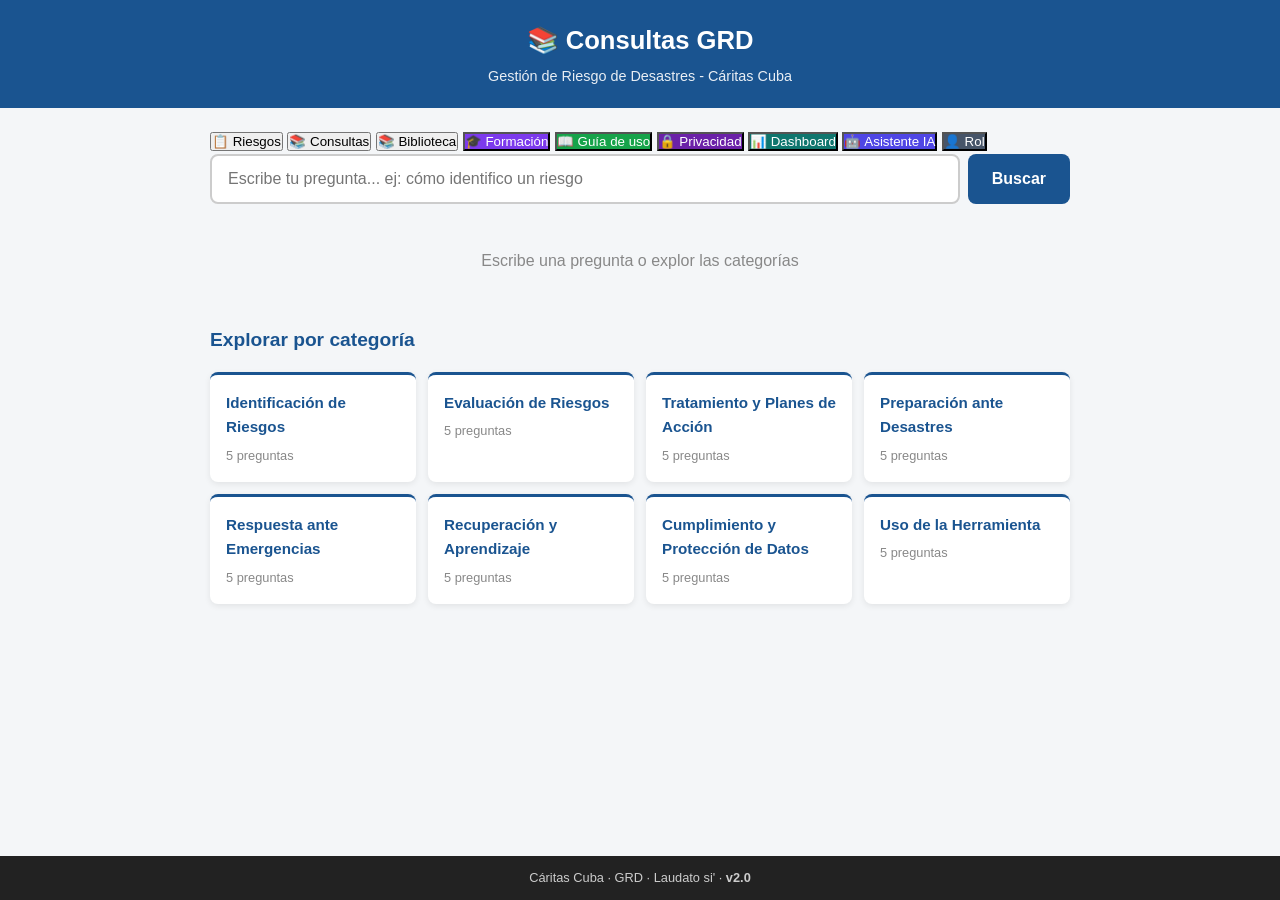
==== commit ec27d066: "Add files via upload" ====
--- a/index.html
+++ b/index.html
@@ -25,6 +25,12 @@
             <button class="btn-acceso btn-consultas" onclick="volverInicio()">
                 📚 Consultas
             </button>
+            <button class="btn-acceso btn-biblioteca" onclick="abrirBiblioteca()">
+                📚 Biblioteca
+            </button>
+            <button class="btn-acceso btn-formacion" onclick="abrirFormacion()">
+                🎓 Formación
+            </button>
             <button class="btn-acceso btn-guia" onclick="abrirGuia()">
                 📖 Guía de uso
             </button>
@@ -33,6 +39,13 @@
             </button>
             <button class="btn-acceso btn-dashboard" onclick="abrirDashboard()">
                 📊 Dashboard
+            </button>
+            <button class="btn-acceso btn-asistente" onclick="abrirAsistenteIA()">
+                🤖 Asistente IA
+            </button>
+            <button class="btn-acceso btn-roles" onclick="abrirRoles()">
+                👤 Rol
+            </button>
         </section>
         <section class="buscador">
             <input type="text" id="input-busqueda" placeholder="Escribe tu pregunta... ej: cómo identifico un riesgo"
@@ -54,6 +67,7 @@
         <p>Cáritas Cuba · GRD · Laudato si' · <strong>v2.0</strong></p>
     </footer>
 
+    <script src="js/config-ia.js"></script>
     <script src="js/chart.js"></script>
     <script src="js/riesgos.js"></script>
     <script src="js/app.js"></script>
--- a/css/estilos.css
+++ b/css/estilos.css
@@ -734,4 +734,258 @@
     color: #333;
     margin-bottom: 15px;
     font-size: 0.95rem;
+}
+
+/* ===== ASISTENTE IA (CHAT) ===== */
+.btn-asistente {
+    background: #4f46e5;
+    color: white;
+}
+
+.btn-asistente:hover {
+    background: #4338ca;
+}
+
+.chat-contenedor {
+    background: white;
+    border-radius: 8px;
+    padding: 20px;
+    box-shadow: 0 2px 8px rgba(0, 0, 0, 0.1);
+    max-width: 800px;
+    margin: 0 auto;
+}
+
+.chat-mensajes {
+    height: 400px;
+    overflow-y: auto;
+    border: 1px solid #ddd;
+    border-radius: 8px;
+    padding: 15px;
+    margin-bottom: 15px;
+    background: #f9fafb;
+}
+
+.mensaje {
+    margin-bottom: 12px;
+    padding: 10px 15px;
+    border-radius: 12px;
+    max-width: 80%;
+    font-size: 0.95rem;
+    line-height: 1.4;
+}
+
+.mensaje.bot {
+    background: #e0e7ff;
+    color: #1e3a8a;
+    align-self: flex-start;
+}
+
+.mensaje.usuario {
+    background: #1a5490;
+    color: white;
+    margin-left: auto;
+}
+
+.mensaje.escribiendo {
+    background: #e5e7eb;
+    color: #666;
+    font-style: italic;
+}
+
+.chat-input-area {
+    display: flex;
+    gap: 10px;
+}
+
+.chat-input-area input {
+    flex: 1;
+    padding: 12px;
+    border: 2px solid #ddd;
+    border-radius: 8px;
+    font-size: 1rem;
+}
+
+.chat-input-area button {
+    padding: 12px 24px;
+    background: #1a5490;
+    color: white;
+    border: none;
+    border-radius: 8px;
+    font-weight: bold;
+    cursor: pointer;
+}
+
+/* ===== FORMACIÓN ===== */
+.btn-formacion {
+    background: #7c3aed;
+    color: white;
+}
+
+.btn-formacion:hover {
+    background: #6d28d9;
+}
+
+.formacion-contenedor {
+    background: white;
+    border-radius: 8px;
+    padding: 24px;
+    box-shadow: 0 2px 8px rgba(0, 0, 0, 0.1);
+}
+
+.formacion-contenedor h2 {
+    color: #1a5490;
+    margin-bottom: 10px;
+}
+
+.lista-cursos {
+    display: grid;
+    grid-template-columns: repeat(auto-fill, minmax(280px, 1fr));
+    gap: 16px;
+    margin-top: 20px;
+}
+
+.tarjeta-curso {
+    background: #f9fafb;
+    border: 1px solid #e5e7eb;
+    border-radius: 8px;
+    padding: 16px;
+}
+
+.tarjeta-curso h3 {
+    color: #1a5490;
+    font-size: 1.05rem;
+    margin-bottom: 8px;
+}
+
+.nivel-curso {
+    display: inline-block;
+    background: #7c3aed;
+    color: white;
+    padding: 2px 8px;
+    border-radius: 12px;
+    font-size: 0.75rem;
+    font-weight: bold;
+    margin-bottom: 10px;
+}
+
+.duracion {
+    font-size: 0.85rem;
+    color: #666;
+    margin: 10px 0;
+}
+
+.btn-comenzar {
+    background: #1a5490;
+    color: white;
+    border: none;
+    padding: 8px 12px;
+    border-radius: 6px;
+    cursor: pointer;
+    font-weight: bold;
+    width: 100%;
+}
+
+.curso-contenido {
+    background: white;
+    border-radius: 8px;
+    padding: 24px;
+    box-shadow: 0 2px 8px rgba(0, 0, 0, 0.1);
+}
+
+.leccion {
+    background: #f4f6f8;
+    border-left: 4px solid #1a5490;
+    border-radius: 6px;
+    padding: 16px;
+    margin-bottom: 16px;
+}
+
+.leccion h3 {
+    color: #1a5490;
+    margin-bottom: 8px;
+}
+
+.pregunta-quiz {
+    background: #f9fafb;
+    padding: 16px;
+    border-radius: 6px;
+    margin-bottom: 12px;
+}
+
+.pregunta-quiz label {
+    display: block;
+    margin: 6px 0;
+    cursor: pointer;
+}
+
+.resultado-quiz-exito {
+    background: #dcfce7;
+    border: 2px solid #16a34a;
+    border-radius: 8px;
+    padding: 20px;
+    text-align: center;
+    margin-top: 20px;
+}
+
+.resultado-quiz-exito h3 {
+    color: #166534;
+}
+
+/* ===== ROLES ===== */
+.btn-roles {
+    background: #475569;
+    color: white;
+}
+
+.btn-roles:hover {
+    background: #334155;
+}
+
+.roles-contenedor {
+    background: white;
+    border-radius: 8px;
+    padding: 24px;
+    box-shadow: 0 2px 8px rgba(0, 0, 0, 0.1);
+}
+
+.roles-contenedor h2 {
+    color: #1a5490;
+    margin-bottom: 10px;
+}
+
+.lista-roles {
+    display: grid;
+    grid-template-columns: repeat(auto-fill, minmax(200px, 1fr));
+    gap: 16px;
+    margin-top: 20px;
+}
+
+.tarjeta-rol {
+    background: #f9fafb;
+    border: 2px solid #e5e7eb;
+    border-radius: 8px;
+    padding: 16px;
+    cursor: pointer;
+    transition: all 0.2s;
+}
+
+.tarjeta-rol:hover {
+    border-color: #1a5490;
+    transform: translateY(-2px);
+}
+
+.tarjeta-rol.rol-seleccionado {
+    border-color: #16a34a;
+    background: #f0fdf4;
+}
+
+.tarjeta-rol h3 {
+    color: #1a5490;
+    margin-bottom: 8px;
+}
+
+.tarjeta-rol p {
+    font-size: 0.85rem;
+    color: #444;
+    line-height: 1.6;
 }
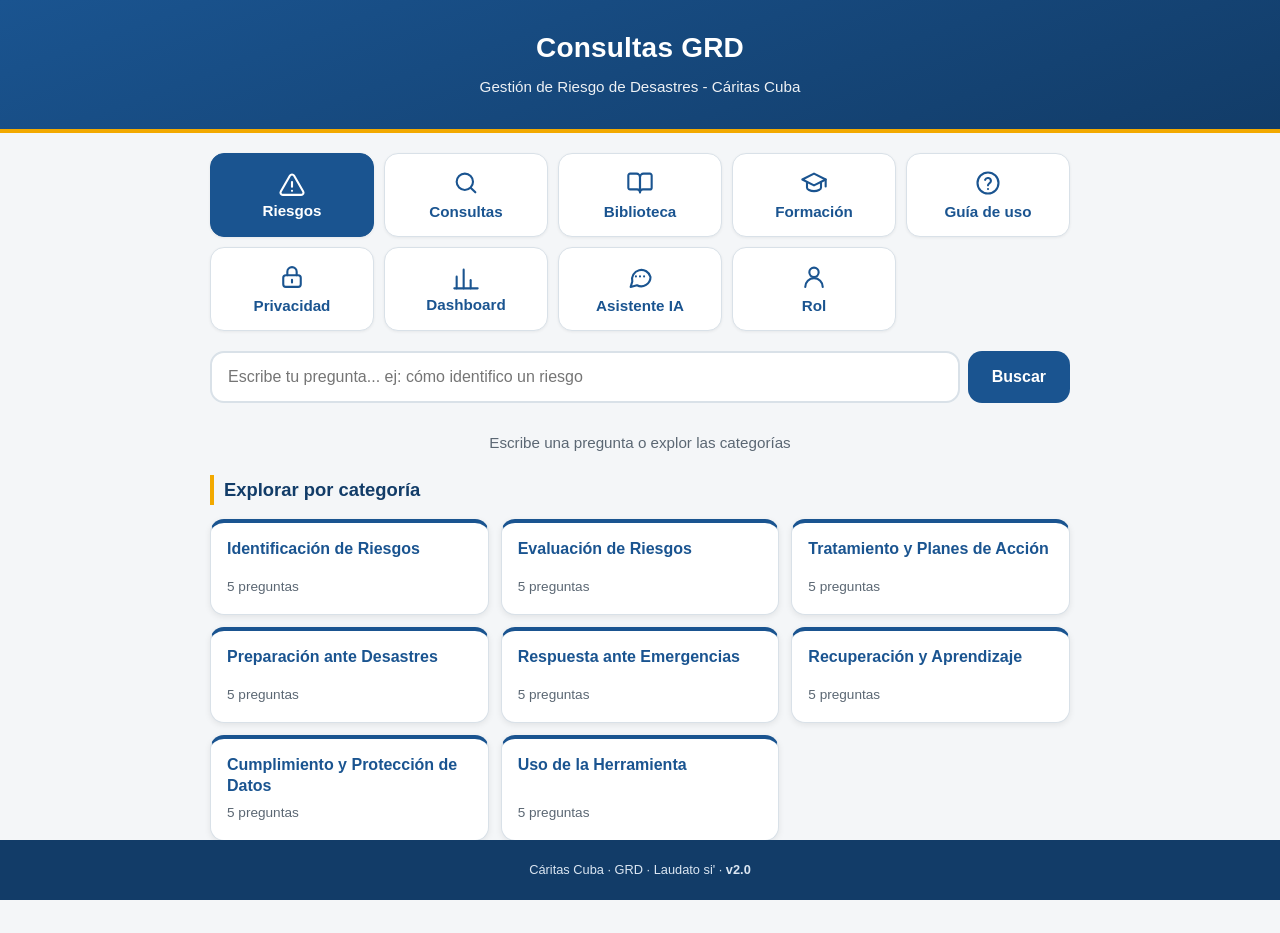
==== commit 7f9320f0: "Add files via upload" ====
--- a/index.html
+++ b/index.html
@@ -6,6 +6,7 @@
     <meta name="viewport" content="width=device-width, initial-scale=1.0">
     <title>GdR Cáritas Cuba - Consultas</title>
     <link rel="stylesheet" href="css/estilos.css">
+    <link rel="stylesheet" href="css/presentacion.css">
     <link rel="manifest" href="manifest.json">
     <meta name="theme-color" content="#1a5490">
     <link rel="icon" href="iconos/icono-192.png">
@@ -13,38 +14,91 @@
 
 <body>
     <header>
-        <h1>📚 Consultas GRD</h1>
+        <h1>Consultas GRD</h1>
         <p>Gestión de Riesgo de Desastres - Cáritas Cuba</p>
     </header>
 
     <main>
         <section class="accesos-rapidos">
             <button class="btn-acceso btn-riesgos" onclick="mostrarListaRiesgos()">
-                📋 Riesgos
+                <svg class="ico" viewBox="0 0 24 24" aria-hidden="true" fill="none" stroke="currentColor"
+                    stroke-width="1.8" stroke-linecap="round" stroke-linejoin="round">
+                    <path d="M10.3 3.9 2.4 17.5A2 2 0 0 0 4.1 20.5h15.8a2 2 0 0 0 1.7-3L13.7 3.9a2 2 0 0 0-3.4 0z" />
+                    <path d="M12 9.5v4" />
+                    <path d="M12 17h.01" />
+                </svg>
+                <span>Riesgos</span>
             </button>
             <button class="btn-acceso btn-consultas" onclick="volverInicio()">
-                📚 Consultas
+                <svg class="ico" viewBox="0 0 24 24" aria-hidden="true" fill="none" stroke="currentColor"
+                    stroke-width="1.8" stroke-linecap="round" stroke-linejoin="round">
+                    <circle cx="11" cy="11" r="7" />
+                    <path d="m20 20-3.6-3.6" />
+                </svg>
+                <span>Consultas</span>
             </button>
             <button class="btn-acceso btn-biblioteca" onclick="abrirBiblioteca()">
-                📚 Biblioteca
+                <svg class="ico" viewBox="0 0 24 24" aria-hidden="true" fill="none" stroke="currentColor"
+                    stroke-width="1.8" stroke-linecap="round" stroke-linejoin="round">
+                    <path
+                        d="M2 5.5A1.5 1.5 0 0 1 3.5 4H9a3 3 0 0 1 3 3v13a2.5 2.5 0 0 0-2.5-2.5H3.5A1.5 1.5 0 0 1 2 16z" />
+                    <path
+                        d="M22 5.5A1.5 1.5 0 0 0 20.5 4H15a3 3 0 0 0-3 3v13a2.5 2.5 0 0 1 2.5-2.5h6A1.5 1.5 0 0 0 22 16z" />
+                </svg>
+                <span>Biblioteca</span>
             </button>
             <button class="btn-acceso btn-formacion" onclick="abrirFormacion()">
-                🎓 Formación
+                <svg class="ico" viewBox="0 0 24 24" aria-hidden="true" fill="none" stroke="currentColor"
+                    stroke-width="1.8" stroke-linecap="round" stroke-linejoin="round">
+                    <path d="M22 9 12 4 2 9l10 5z" />
+                    <path d="M6 11.2V16c0 1.4 2.7 3 6 3s6-1.6 6-3v-4.8" />
+                    <path d="M22 9v6" />
+                </svg>
+                <span>Formación</span>
             </button>
             <button class="btn-acceso btn-guia" onclick="abrirGuia()">
-                📖 Guía de uso
+                <svg class="ico" viewBox="0 0 24 24" aria-hidden="true" fill="none" stroke="currentColor"
+                    stroke-width="1.8" stroke-linecap="round" stroke-linejoin="round">
+                    <circle cx="12" cy="12" r="9" />
+                    <path d="M9.5 9.3a2.6 2.6 0 0 1 5 .9c0 1.7-2.5 2.2-2.5 3.8" />
+                    <path d="M12 17.2h.01" />
+                </svg>
+                <span>Guía de uso</span>
             </button>
             <button class="btn-acceso btn-privacidad" onclick="abrirPrivacidad()">
-                🔒 Privacidad
+                <svg class="ico" viewBox="0 0 24 24" aria-hidden="true" fill="none" stroke="currentColor"
+                    stroke-width="1.8" stroke-linecap="round" stroke-linejoin="round">
+                    <rect x="4.5" y="10.5" width="15" height="10" rx="2.2" />
+                    <path d="M8 10.5V7.5a4 4 0 0 1 8 0v3" />
+                    <path d="M12 14.5v2.2" />
+                </svg>
+                <span>Privacidad</span>
             </button>
             <button class="btn-acceso btn-dashboard" onclick="abrirDashboard()">
-                📊 Dashboard
+                <svg class="ico" viewBox="0 0 24 24" aria-hidden="true" fill="none" stroke="currentColor"
+                    stroke-width="1.8" stroke-linecap="round" stroke-linejoin="round">
+                    <path d="M4 20V10" />
+                    <path d="M10 20V4" />
+                    <path d="M16 20v-7" />
+                    <path d="M22 20H2" />
+                </svg>
+                <span>Dashboard</span>
             </button>
             <button class="btn-acceso btn-asistente" onclick="abrirAsistenteIA()">
-                🤖 Asistente IA
+                <svg class="ico" viewBox="0 0 24 24" aria-hidden="true" fill="none" stroke="currentColor"
+                    stroke-width="1.8" stroke-linecap="round" stroke-linejoin="round">
+                    <path d="M21 12a8 8 0 0 1-11.6 7.1L4 20.5l1.4-4.6A8 8 0 1 1 21 12z" />
+                    <path d="M8.5 11.5h.01M12 11.5h.01M15.5 11.5h.01" />
+                </svg>
+                <span>Asistente IA</span>
             </button>
             <button class="btn-acceso btn-roles" onclick="abrirRoles()">
-                👤 Rol
+                <svg class="ico" viewBox="0 0 24 24" aria-hidden="true" fill="none" stroke="currentColor"
+                    stroke-width="1.8" stroke-linecap="round" stroke-linejoin="round">
+                    <circle cx="12" cy="8" r="4" />
+                    <path d="M4.5 20.5a7.5 7.5 0 0 1 15 0" />
+                </svg>
+                <span>Rol</span>
             </button>
         </section>
         <section class="buscador">
@@ -70,6 +124,7 @@
     <script src="js/config-ia.js"></script>
     <script src="js/chart.js"></script>
     <script src="js/riesgos.js"></script>
+    <script src="js/mejoras.js"></script>
     <script src="js/app.js"></script>
     <script>
         // Registrar el Service Worker para funcionar offline
--- a/css/presentacion.css
+++ b/css/presentacion.css
@@ -0,0 +1,208 @@
+/* presentacion.css — capa visual por encima de estilos.css (no reemplaza nada).
+   Se carga DESPUÉS de estilos.css. Para volver atrás: quitar la línea <link>. */
+:root {
+    --azul: #1a5490;
+    --azul-osc: #123c68;
+    --azul-claro: #e8f0f8;
+    --ambar: #f2a900;
+    --texto: #1d2733;
+    --gris: #5b6773;
+    --borde: #d9e1e8;
+    --fondo: #f4f6f8;
+    --radio: 14px;
+}
+
+body {
+    color: var(--texto);
+    background: var(--fondo);
+    padding-bottom: 72px;
+}
+
+/* Encabezado */
+header {
+    background: linear-gradient(160deg, var(--azul) 0%, var(--azul-osc) 100%);
+    padding: 26px 20px 30px;
+    border-bottom: 4px solid var(--ambar);
+}
+
+header h1 {
+    font-size: 1.75rem;
+    letter-spacing: .2px;
+}
+
+header p {
+    font-size: .95rem;
+    opacity: .92;
+}
+
+/* Menú: cuadrícula de mosaicos, icono arriba y texto abajo */
+main .accesos-rapidos {
+    display: grid;
+    grid-template-columns: repeat(3, 1fr);
+    gap: 10px;
+    margin: 0 0 20px;
+}
+
+main .accesos-rapidos .btn-acceso {
+    display: flex;
+    flex-direction: column;
+    align-items: center;
+    justify-content: center;
+    gap: 6px;
+    min-height: 76px;
+    padding: 10px 6px;
+    margin: 0;
+    background: #fff;
+    color: var(--azul);
+    border: 1px solid var(--borde);
+    border-radius: var(--radio);
+    font-size: .9rem;
+    font-weight: 600;
+    line-height: 1.15;
+    text-align: center;
+    cursor: pointer;
+    box-shadow: 0 1px 3px rgba(0, 0, 0, .06);
+    transition: transform .12s, box-shadow .12s, background .12s;
+}
+
+main .accesos-rapidos .btn-acceso:hover {
+    transform: translateY(-2px);
+    box-shadow: 0 4px 10px rgba(0, 0, 0, .12);
+    background: var(--azul-claro);
+}
+
+main .accesos-rapidos .btn-acceso:focus-visible {
+    outline: 3px solid var(--ambar);
+    outline-offset: 2px;
+}
+
+/* El primer acceso es la acción principal */
+main .accesos-rapidos .btn-riesgos {
+    background: var(--azul);
+    color: #fff;
+    border-color: var(--azul);
+}
+
+main .accesos-rapidos .btn-riesgos:hover {
+    background: var(--azul-osc);
+}
+
+@media (min-width:640px) {
+    main .accesos-rapidos {
+        grid-template-columns: repeat(5, 1fr);
+    }
+
+    main .accesos-rapidos .btn-acceso {
+        min-height: 84px;
+        font-size: .95rem;
+    }
+}
+
+/* Buscador */
+.buscador {
+    margin-bottom: 20px;
+}
+
+#input-busqueda {
+    border: 2px solid var(--borde);
+    border-radius: var(--radio);
+    background: #fff;
+    min-height: 52px;
+}
+
+#input-busqueda:focus {
+    border-color: var(--azul);
+    box-shadow: 0 0 0 3px rgba(26, 84, 144, .15);
+}
+
+#btn-buscar {
+    border-radius: var(--radio);
+    min-height: 52px;
+}
+
+@media (max-width:480px) {
+    .buscador {
+        flex-direction: column;
+    }
+
+    #btn-buscar {
+        width: 100%;
+    }
+}
+
+/* Mensaje inicial menos vacío */
+.mensaje-inicial {
+    color: var(--gris);
+    padding: 8px 12px 4px;
+    font-size: .95rem;
+}
+
+.resultados {
+    margin-bottom: 16px;
+}
+
+/* Categorías */
+.bloques h2 {
+    font-size: 1.15rem;
+    padding-left: 10px;
+    border-left: 4px solid var(--ambar);
+    margin-bottom: 14px;
+    color: var(--azul-osc);
+}
+
+.lista-bloques {
+    grid-template-columns: repeat(auto-fill, minmax(210px, 1fr));
+}
+
+.tarjeta-bloque {
+    border-radius: var(--radio);
+    border: 1px solid var(--borde);
+    border-top: 4px solid var(--azul);
+    padding: 16px;
+    min-height: 96px;
+    display: flex;
+    flex-direction: column;
+    justify-content: space-between;
+}
+
+.tarjeta-bloque h3 {
+    font-size: 1rem;
+    line-height: 1.3;
+}
+
+.tarjeta-bloque p {
+    color: var(--gris);
+    font-size: .85rem;
+}
+
+/* Tarjetas de resultado y detalle */
+.tarjeta-resultado,
+.detalle-pregunta {
+    border-radius: var(--radio);
+}
+
+.tarjeta-resultado p {
+    color: #333;
+}
+
+/* Pie: más discreto, sin tapar contenido */
+footer {
+    background: var(--azul-osc);
+    color: #dbe6f2;
+    font-size: .8rem;
+}
+
+footer p {
+    padding: 8px 12px;
+}
+
+/* Iconos SVG: se pintan con el color del texto del botón */
+main .accesos-rapidos .btn-acceso .ico {
+    width: 28px;
+    height: 28px;
+    flex: none;
+}
+
+main .accesos-rapidos .btn-acceso span {
+    display: block;
+}
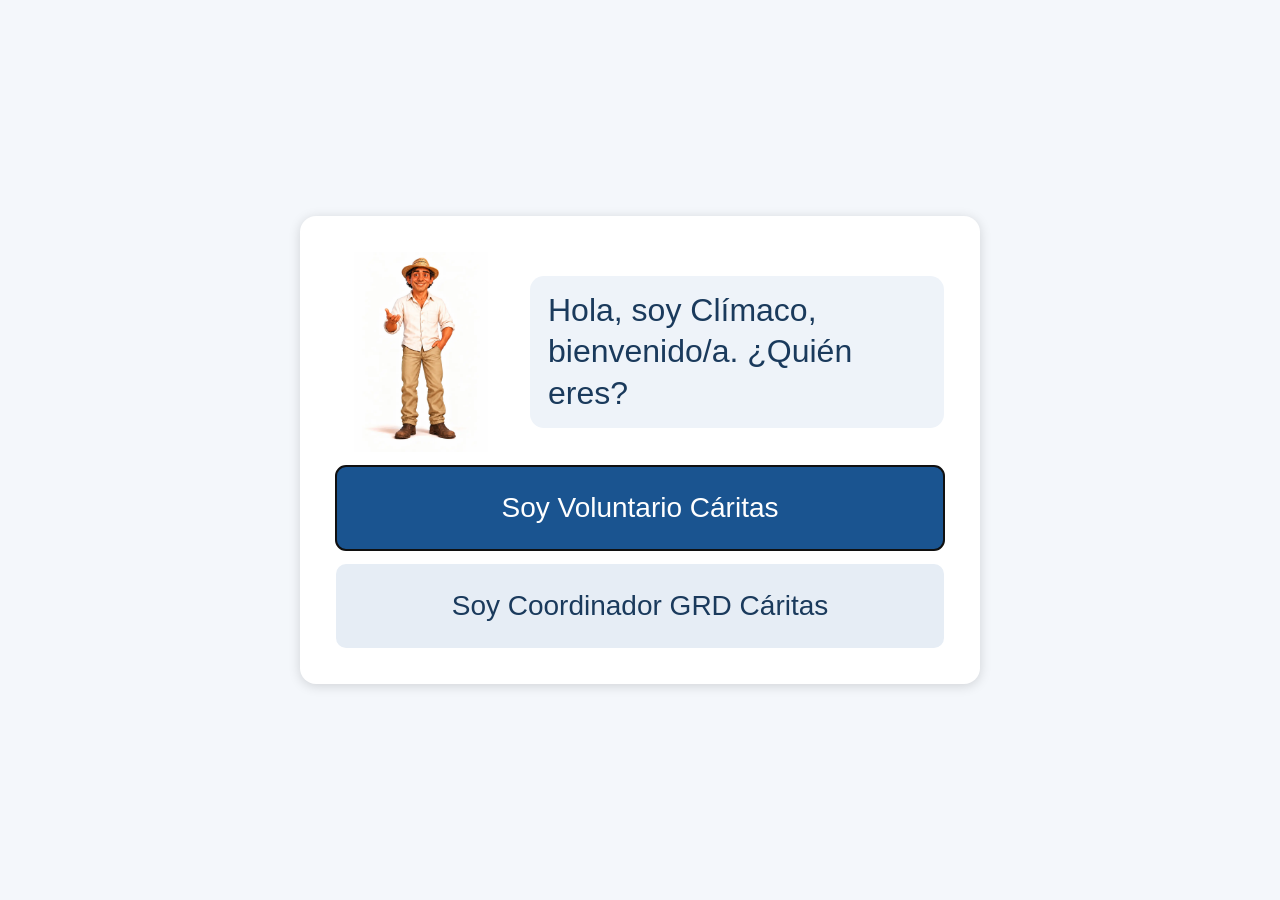
==== commit 83037371: "Add files via upload" ====
--- a/index.html
+++ b/index.html
@@ -7,6 +7,8 @@
     <title>GdR Cáritas Cuba - Consultas</title>
     <link rel="stylesheet" href="css/estilos.css">
     <link rel="stylesheet" href="css/presentacion.css">
+    <link rel="stylesheet" href="css/pantallas.css">
+    <link rel="stylesheet" href="css/bitacora.css">
     <link rel="manifest" href="manifest.json">
     <meta name="theme-color" content="#1a5490">
     <link rel="icon" href="iconos/icono-192.png">
@@ -29,13 +31,13 @@
                 </svg>
                 <span>Riesgos</span>
             </button>
-            <button class="btn-acceso btn-consultas" onclick="volverInicio()">
+            <button class="btn-acceso btn-consultas" onclick="mostrar40Preguntas()">
                 <svg class="ico" viewBox="0 0 24 24" aria-hidden="true" fill="none" stroke="currentColor"
                     stroke-width="1.8" stroke-linecap="round" stroke-linejoin="round">
                     <circle cx="11" cy="11" r="7" />
                     <path d="m20 20-3.6-3.6" />
                 </svg>
-                <span>Consultas</span>
+                <span>40 Preguntas Básicas</span>
             </button>
             <button class="btn-acceso btn-biblioteca" onclick="abrirBiblioteca()">
                 <svg class="ico" viewBox="0 0 24 24" aria-hidden="true" fill="none" stroke="currentColor"
@@ -100,18 +102,34 @@
                 </svg>
                 <span>Rol</span>
             </button>
+            <button class="btn-acceso btn-coordinacion" id="btn-coordinacion" style="display: none;"
+                onclick="abrirBitacora()">
+                <svg class="ico" viewBox="0 0 24 24" aria-hidden="true" fill="none" stroke="currentColor"
+                    stroke-width="1.8" stroke-linecap="round" stroke-linejoin="round">
+                    <path d="M12 4v16M4 12h16" />
+                </svg>
+                <span>Coordinación</span>
+            </button>
+            <button class="btn-acceso btn-mapa" id="btn-mapa" style="display: none;" onclick="abrirMapa()">
+                <svg class="ico" viewBox="0 0 24 24" aria-hidden="true" fill="none" stroke="currentColor"
+                    stroke-width="1.8" stroke-linecap="round" stroke-linejoin="round">
+                    <path d="M12 2a7 7 0 0 0-7 7c0 5 7 13 7 13s7-8 7-13a7 7 0 0 0-7-7z" />
+                    <circle cx="12" cy="9" r="3" />
+                </svg>
+                <span>Mapa parroquial</span>
+            </button>
         </section>
-        <section class="buscador">
+        <section class="buscador" style="display: none;">
             <input type="text" id="input-busqueda" placeholder="Escribe tu pregunta... ej: cómo identifico un riesgo"
                 autocomplete="off">
             <button id="btn-buscar">Buscar</button>
         </section>
 
         <section id="resultados" class="resultados">
-            <p class="mensaje-inicial">Escribe una pregunta o explor las categorías</p>
+            <p class="mensaje-inicial">Escribe una pregunta o explora las categorías</p>
         </section>
 
-        <section class="bloques">
+        <section class="bloques" style="display: none;">
             <h2>Explorar por categoría</h2>
             <div id="lista-bloques" class="lista-bloques"></div>
         </section>
@@ -123,9 +141,13 @@
 
     <script src="js/config-ia.js"></script>
     <script src="js/chart.js"></script>
+    <script src="js/app.js"></script>
     <script src="js/riesgos.js"></script>
     <script src="js/mejoras.js"></script>
-    <script src="js/app.js"></script>
+    <script src="gestion-del-riesgo/codigo-grd.js"></script>
+    <script src="js/bitacora.js"></script>
+    <script src="js/modo.js"></script>
+    <script src="js/mapa.js"></script>
     <script>
         // Registrar el Service Worker para funcionar offline
         if ('serviceWorker' in navigator) {
--- a/css/estilos.css
+++ b/css/estilos.css
@@ -988,4 +988,9 @@
     font-size: 0.85rem;
     color: #444;
     line-height: 1.6;
+}
+
+/* Ocultar el mensaje inicial por defecto */
+.mensaje-inicial {
+    display: none;
 }
--- a/css/pantallas.css
+++ b/css/pantallas.css
@@ -0,0 +1,392 @@
+/* pantallas.css — estilo de las pantallas internas (Riesgos, Biblioteca, Formación, Guía...).
+   Se carga DESPUÉS de presentacion.css. Para volver atrás: quitar su <link>. */
+
+/* Botón Volver */
+.btn-volver {
+    background: #fff;
+    color: var(--azul);
+    border: 1px solid var(--borde);
+    border-radius: 10px;
+    padding: 10px 16px;
+    min-height: 44px;
+    font-weight: 600;
+    box-shadow: 0 1px 2px rgba(0, 0, 0, .05);
+}
+
+.btn-volver:hover {
+    background: var(--azul-claro);
+}
+
+/* Botones de acción (también los que traen color en línea) */
+.btn-guardar,
+.btn-comenzar,
+.btn-abrir-doc {
+    display: inline-flex;
+    align-items: center;
+    justify-content: center;
+    gap: 6px;
+    min-height: 44px;
+    padding: 10px 18px;
+    border: 1px solid var(--azul);
+    border-radius: 10px;
+    background: var(--azul);
+    color: #fff;
+    font-size: .95rem;
+    font-weight: 600;
+    cursor: pointer;
+    font-family: inherit;
+    transition: background .12s, box-shadow .12s;
+}
+
+.btn-guardar:hover,
+.btn-comenzar:hover,
+.btn-abrir-doc:hover {
+    background: var(--azul-osc);
+}
+
+.btn-guardar:focus-visible,
+.btn-comenzar:focus-visible,
+.btn-abrir-doc:focus-visible,
+.btn-mini:focus-visible {
+    outline: 3px solid var(--ambar);
+    outline-offset: 2px;
+}
+
+.btn-cancelar {
+    min-height: 44px;
+    padding: 10px 18px;
+    border-radius: 10px;
+    border: 1px solid var(--borde);
+    background: #fff;
+    color: var(--texto);
+    font-weight: 600;
+    cursor: pointer;
+}
+
+/* Lista de riesgos: cabecera con acciones */
+.cabecera-lista {
+    background: #fff;
+    border: 1px solid var(--borde);
+    border-radius: var(--radio);
+    padding: 18px;
+    margin: 14px 0 14px;
+}
+
+.cabecera-lista h2 {
+    font-size: 1.25rem;
+    color: var(--azul-osc);
+}
+
+.cabecera-lista .btn-guardar:not(:first-child),
+.cabecera-lista label.btn-guardar {
+    background: #fff !important;
+    color: var(--azul) !important;
+    border: 1px solid var(--azul) !important;
+}
+
+.cabecera-lista .btn-guardar:not(:first-child):hover,
+.cabecera-lista label.btn-guardar:hover {
+    background: var(--azul-claro) !important;
+}
+
+.cabecera-lista .btn-guardar:first-child {
+    background: var(--azul) !important;
+    color: #fff !important;
+}
+
+.filtro-caritas {
+    border: 1px solid var(--borde);
+    border-radius: var(--radio);
+}
+
+.sin-riesgos {
+    text-align: center;
+    background: #fff;
+    border: 1px dashed var(--borde);
+    border-radius: var(--radio);
+    padding: 26px 16px;
+    color: var(--gris);
+    margin: 0 0 14px;
+}
+
+.sin-riesgos .btn-guardar {
+    margin-top: 12px;
+}
+
+/* Tarjeta de riesgo */
+.tarjeta-riesgo {
+    background: #fff;
+    border: 1px solid var(--borde);
+    border-left: 6px solid var(--gris);
+    border-radius: var(--radio);
+    padding: 16px 18px;
+    margin-bottom: 12px;
+    box-shadow: 0 1px 3px rgba(0, 0, 0, .06);
+}
+
+.nivel-borde-rojo {
+    border-left-color: #c62828;
+}
+
+.nivel-borde-naranja {
+    border-left-color: #ef6c00;
+}
+
+.nivel-borde-amarillo {
+    border-left-color: #f2a900;
+}
+
+.nivel-borde-verde {
+    border-left-color: #2e7d32;
+}
+
+.tarjeta-header {
+    display: flex;
+    justify-content: space-between;
+    align-items: flex-start;
+    gap: 10px;
+    flex-wrap: wrap;
+}
+
+.tarjeta-header h3 {
+    font-size: 1.05rem;
+    color: var(--texto);
+}
+
+.tarjeta-riesgo .meta {
+    font-size: .85rem;
+    color: var(--gris);
+    margin: 6px 0;
+}
+
+.descripcion-corta {
+    font-size: .92rem;
+    color: #333;
+    margin-bottom: 10px;
+}
+
+.badge-rojo,
+.badge-naranja,
+.badge-amarillo,
+.badge-verde {
+    display: inline-block;
+    padding: 3px 10px;
+    border-radius: 999px;
+    font-size: .78rem;
+    font-weight: 700;
+    white-space: nowrap;
+}
+
+.badge-rojo {
+    background: #fde8e8;
+    color: #9b1c1c;
+}
+
+.badge-naranja {
+    background: #ffeedb;
+    color: #9a4b00;
+}
+
+.badge-amarillo {
+    background: #fff4cc;
+    color: #7a5600;
+}
+
+.badge-verde {
+    background: #e3f4e6;
+    color: #1f6a2a;
+}
+
+.tarjeta-acciones {
+    display: flex;
+    gap: 8px;
+    flex-wrap: wrap;
+    margin-top: 8px;
+}
+
+.btn-mini {
+    min-height: 40px;
+    padding: 8px 14px;
+    border-radius: 10px;
+    border: 1px solid var(--borde);
+    background: #fff;
+    color: var(--azul);
+    font-weight: 600;
+    cursor: pointer;
+    font-size: .88rem;
+}
+
+.btn-mini:hover {
+    background: var(--azul-claro);
+}
+
+.btn-eliminar {
+    color: #9b1c1c;
+    border-color: #f0c4c4;
+}
+
+.btn-eliminar:hover {
+    background: #fde8e8;
+}
+
+/* Detalle y formulario */
+.detalle-riesgo,
+.formulario-riesgo {
+    background: #fff;
+    border: 1px solid var(--borde);
+    border-radius: var(--radio);
+    padding: 22px;
+    margin-bottom: 16px;
+}
+
+.detalle-riesgo h2,
+.formulario-riesgo h2 {
+    color: var(--azul-osc);
+    margin-bottom: 12px;
+}
+
+.detalle-riesgo h3 {
+    font-size: .85rem;
+    text-transform: uppercase;
+    letter-spacing: .04em;
+    color: var(--gris);
+    margin-top: 14px;
+}
+
+.acciones-form {
+    display: flex;
+    gap: 10px;
+    flex-wrap: wrap;
+    margin-top: 14px;
+}
+
+/* Biblioteca */
+.biblioteca-contenedor {
+    margin-top: 6px;
+}
+
+.biblioteca-contenedor h2 {
+    color: var(--azul-osc);
+    margin-bottom: 12px;
+}
+
+.buscador-biblioteca input {
+    width: 100%;
+    min-height: 48px;
+    padding: 12px 14px;
+    border: 2px solid var(--borde);
+    border-radius: var(--radio);
+    font-size: 1rem;
+    background: #fff;
+    margin-bottom: 14px;
+}
+
+.buscador-biblioteca input:focus {
+    border-color: var(--azul);
+    outline: none;
+    box-shadow: 0 0 0 3px rgba(26, 84, 144, .15);
+}
+
+.lista-documentos {
+    display: grid;
+    grid-template-columns: repeat(auto-fill, minmax(260px, 1fr));
+    gap: 12px;
+}
+
+.tarjeta-documento {
+    background: #fff;
+    border: 1px solid var(--borde);
+    border-top: 4px solid var(--azul);
+    border-radius: var(--radio);
+    padding: 16px;
+    display: flex;
+    flex-direction: column;
+    gap: 8px;
+}
+
+.tarjeta-documento h3 {
+    font-size: 1.02rem;
+    color: var(--azul-osc);
+    line-height: 1.3;
+}
+
+.categoria-doc {
+    align-self: flex-start;
+    background: var(--azul-claro);
+    color: var(--azul);
+    font-size: .75rem;
+    font-weight: 700;
+    padding: 3px 10px;
+    border-radius: 999px;
+}
+
+.descripcion-doc {
+    color: #333;
+    font-size: .9rem;
+    flex: 1;
+}
+
+.btn-abrir-doc {
+    align-self: flex-start;
+}
+
+/* Guía y documentos leídos */
+.guia-contenido {
+    background: #fff;
+    border: 1px solid var(--borde);
+    border-radius: var(--radio);
+    padding: 22px;
+    line-height: 1.75;
+    font-size: 1rem;
+    max-width: 760px;
+    margin: 0 auto 16px;
+}
+
+/* Formación */
+.lista-cursos {
+    display: grid;
+    grid-template-columns: repeat(auto-fill, minmax(260px, 1fr));
+    gap: 12px;
+}
+
+.tarjeta-curso {
+    background: #fff;
+    border: 1px solid var(--borde);
+    border-top: 4px solid var(--ambar);
+    border-radius: var(--radio);
+    padding: 16px;
+    display: flex;
+    flex-direction: column;
+    gap: 8px;
+}
+
+.nivel-curso {
+    align-self: flex-start;
+    background: var(--azul-claro);
+    color: var(--azul);
+    font-weight: 700;
+    font-size: .75rem;
+    padding: 3px 10px;
+    border-radius: 999px;
+}
+
+.duracion {
+    color: var(--gris);
+    font-size: .85rem;
+}
+
+/* Asistente y Roles */
+.chat-contenedor,
+.roles-contenedor {
+    border-radius: var(--radio);
+    border: 1px solid var(--borde);
+}
+
+.chat-input-area button {
+    border-radius: 10px;
+    min-height: 44px;
+}
+
+.tarjeta-rol {
+    border-radius: var(--radio);
+}
--- a/css/bitacora.css
+++ b/css/bitacora.css
@@ -0,0 +1,45 @@
+/* bitacora.css — pantalla del coordinador. Quitar el <link> para volver atrás. */
+.bitacora{ background:#fff; border:1px solid var(--borde,#d9e1e8); border-radius:14px; padding:18px; margin-bottom:16px; }
+.bitacora h2{ color:var(--azul-osc,#123c68); margin-bottom:6px; }
+.bitacora h3{ font-size:1rem; color:var(--azul-osc,#123c68); margin:16px 0 8px; }
+.bit-sub{ color:#9b1c1c; font-size:.85rem; margin-bottom:10px; font-weight:600; }
+.bit-barra{ display:flex; flex-wrap:wrap; gap:6px; margin-bottom:14px; }
+.bit-tab{ min-height:40px; padding:8px 12px; border-radius:10px; border:1px solid var(--borde,#d9e1e8); background:#fff; color:var(--azul,#1a5490); font-weight:600; cursor:pointer; font-size:.88rem; }
+.bit-tab.activa{ background:var(--azul,#1a5490); color:#fff; border-color:var(--azul,#1a5490); }
+.bit-form{ display:flex; flex-direction:column; gap:10px; max-width:460px; }
+.bit-form label,.bit-buscar{ display:flex; flex-direction:column; gap:4px; font-weight:600; font-size:.92rem; }
+.bit-form input:not([type=checkbox]),.bit-form select,.bit-buscar input,.bit-ta{ min-height:44px; padding:10px 12px; border:2px solid var(--borde,#d9e1e8); border-radius:10px; font-size:1rem; font-family:inherit; width:100%; }
+.bit-ta{ font-family:monospace; margin-bottom:10px; }
+.bit-check{ flex-direction:row !important; align-items:flex-start; font-weight:400 !important; gap:8px !important; }
+.bit-check input{ margin-top:4px; }
+.bit-caja{ background:#f4f6f8; border-radius:12px; padding:14px; max-width:none; }
+.bit-fila{ display:flex; gap:8px; flex-wrap:wrap; margin:8px 0; }
+.bit-archivo{ display:inline-flex; align-items:center; cursor:pointer; }
+.bit-msg{ padding:10px 12px; border-radius:10px; margin:10px 0; font-size:.92rem; }
+.bit-ok{ background:#e3f4e6; color:#1f6a2a; }
+.bit-mal{ background:#fde8e8; color:#9b1c1c; }
+.bit-aviso{ background:#fff4cc; color:#7a5600; }
+.bit-nota{ color:#5b6773; font-size:.85rem; margin:8px 0; }
+.bit-cifras{ display:grid; grid-template-columns:repeat(auto-fit,minmax(120px,1fr)); gap:10px; margin-bottom:12px; }
+.bit-cifras div{ background:#e8f0f8; border-radius:12px; padding:12px; text-align:center; font-size:.85rem; }
+.bit-cifras b{ display:block; font-size:1.7rem; color:var(--azul-osc,#123c68); }
+.bit-tabla{ width:100%; border-collapse:collapse; font-size:.9rem; margin-bottom:8px; }
+.bit-tabla th,.bit-tabla td{ border-bottom:1px solid var(--borde,#d9e1e8); padding:6px 8px; text-align:left; }
+.bit-tabla th{ background:#f4f6f8; }
+.bit-lista{ display:flex; flex-direction:column; gap:8px; margin-top:10px; }
+.bit-persona{ border:1px solid var(--borde,#d9e1e8); border-radius:12px; padding:10px 12px; display:flex; justify-content:space-between; gap:10px; flex-wrap:wrap; align-items:center; font-size:.9rem; }
+.bit-cod{ font-family:monospace; background:#e8f0f8; border-radius:6px; padding:1px 6px; }
+.bit-acciones{ display:flex; gap:6px; flex-wrap:wrap; }
+.bit-mini{ min-height:36px; padding:6px 10px; border-radius:8px; border:1px solid var(--borde,#d9e1e8); background:#fff; color:var(--azul,#1a5490); font-weight:600; cursor:pointer; font-size:.8rem; }
+.bit-rojo{ color:#9b1c1c; border-color:#f0c4c4; }
+.bit-pre{ background:#f4f6f8; border-radius:10px; padding:12px; white-space:pre-wrap; font-size:.85rem; margin:10px 0; max-height:380px; overflow:auto; }
+.bit-errores{ margin:6px 0 10px 18px; font-size:.88rem; color:#9b1c1c; }
+.bit-tarjeta{ border:2px dashed var(--azul,#1a5490); border-radius:14px; padding:14px; text-align:center; margin:10px 0; }
+.bit-codigo{ font-family:monospace; font-size:2rem; font-weight:700; letter-spacing:.08em; color:var(--azul-osc,#123c68); }
+.bit-oculta .bit-nom{ filter:blur(6px); user-select:none; }
+@media print{
+  body.bit-imprime *{ visibility:hidden; }
+  body.bit-imprime .bit-tarjeta,body.bit-imprime .bit-tarjeta *{ visibility:visible; }
+  body.bit-imprime .bit-tarjeta{ position:absolute; left:0; top:0; width:100%; border:2px solid #000; }
+  body.bit-imprime .bit-nopr{ display:none; }
+}
